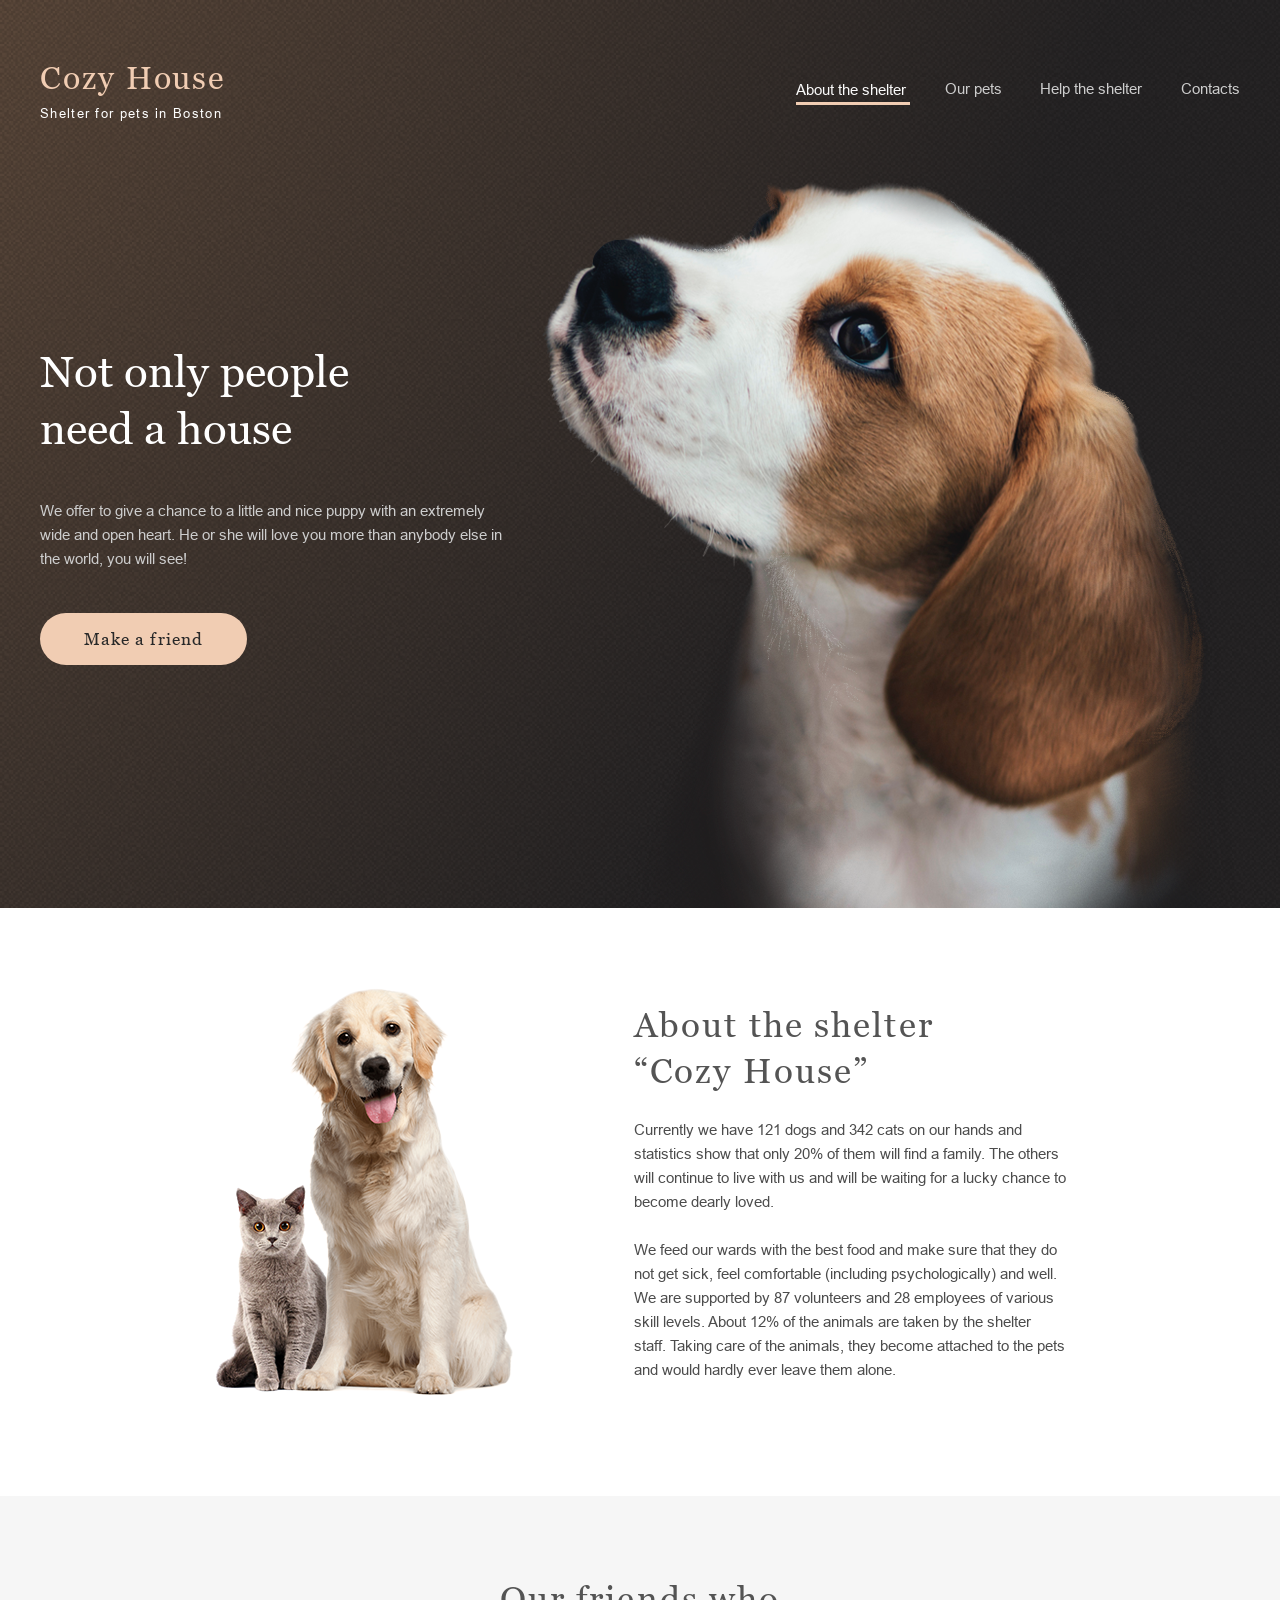
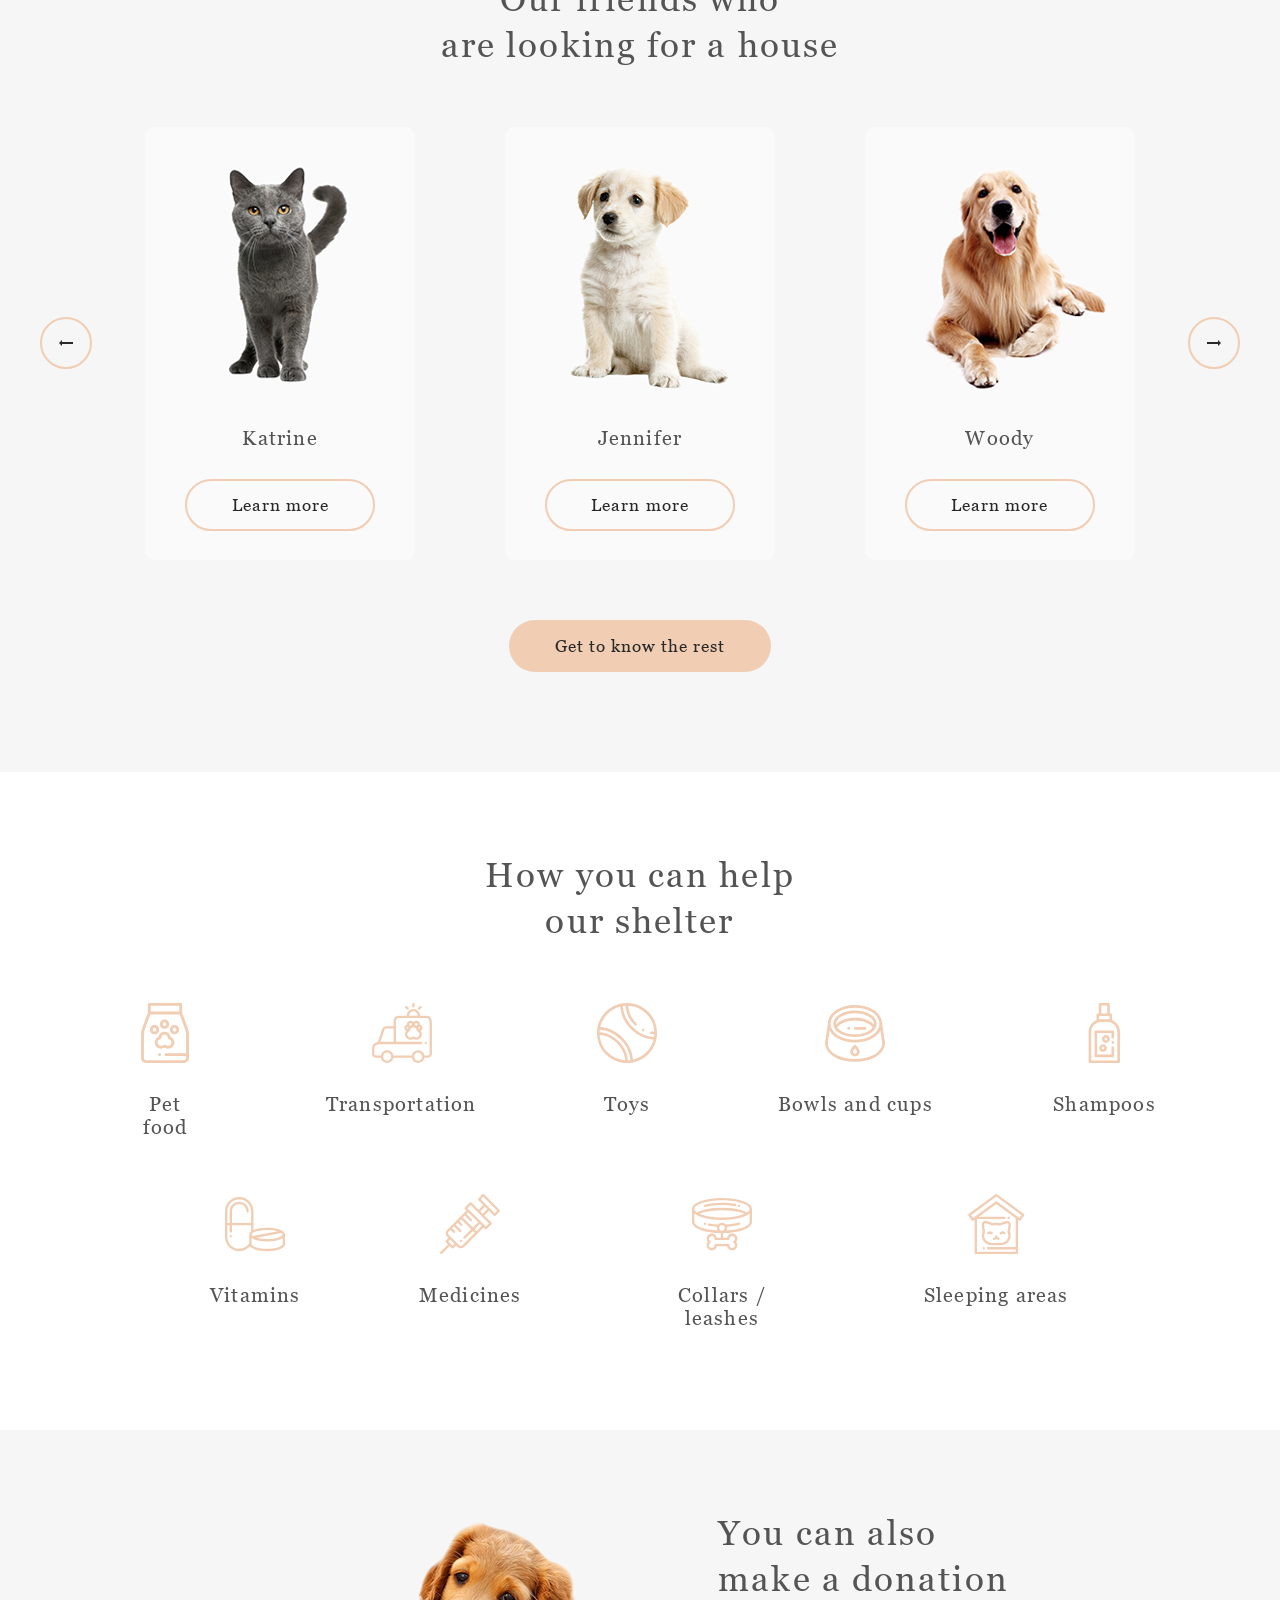
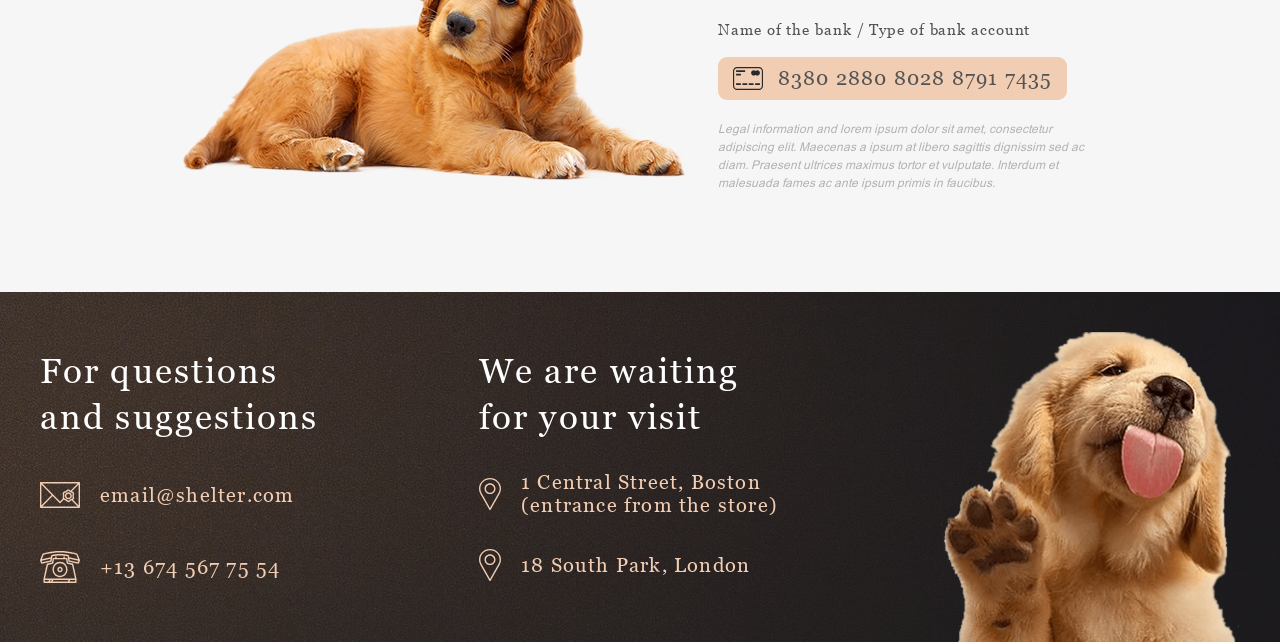
==== shelter/pages/main/index.html @ f9d760d9 "fix: fix html tree" ====
<!DOCTYPE html>
<html lang="en">

<head>
  <meta charset="UTF-8">
  <meta http-equiv="X-UA-Compatible" content="IE=edge">
  <meta name="viewport" content="width=device-width, initial-scale=1.0">
  <link rel="icon" href="../../assets/icons/icon.svg" type="image/png" sizes="48x48">
  <title>Document</title>
  <link rel="stylesheet" href="../reset.css">
  <link rel="stylesheet" href="style.css">
</head>

<body>
  <div class="background-wrap">
    <header class="header">
      <div class="wrapper">
        <div class="menu header__menu-padding">
          <div class="logo" onclick="location.href='#';">
            <h1 class="logo__title">Cozy House</h1>
            <p class="logo__discribe">Shelter for pets in Boston</p>
          </div>
          <div class="hamburger">
            <span class="hamburger__line"></span>
          </div>
          <nav class="navigation">
            <ul class="navigation__list">
              <li onclick="location.href='../main/index.html';" class="navigation__list-item list-item_active">
                About the shelter
              </li>

              <li onclick="location.href='../pets/index.html';" class="navigation__list-item list-item_hover">
                Our pets
              </li>

              <li onclick="location.href='../main/index.html#part3';" class="navigation__list-item list-item_hover">
                Help the shelter
              </li>

              <li class="navigation__list-item list-item_hover">
                <a href="#part4" class="navigation__list-item list-item_hover-link">Contacts</a>
              </li>
            </ul>
          </nav>
        </div>
      </div>
    </header>
    <section class="not-only">
      <div class="wrapper">
        <div class="items not-only__items-padding">
          <div class="main-discribe items__main-discribe-padding">
            <h2 class="section-titles">Not only people need a house</h2>
            <p class="main-discribe__text">
              We offer to give a chance to a little and nice puppy with an
              extremely wide and open heart. He or she will love you more than
              anybody else in the world, you will see!
            </p>
            <a href="#part2" class="main-button main-discribe__btn-padding">
              Make a friend
            </a>
          </div>
          <div class="image-puppi">
            <img class="image-puppi__img-puppi items__img-padding" src="../../assets/images/start-screen-puppy.png"
              alt="puppi">
          </div>
        </div>
      </div>
    </section>
  </div>
  <section class="about-section">
    <div class="wrapper">
      <div class="about about-section__about-padding">
        <div class="img-puppi-cat-container">
          <img class="img-puppi-cat about__img-padding" src="../../assets/images/about-pets.png" alt="animals">
        </div>
        <div class="discribe-about about__discribe-about-padding">
          <h2 class="section-titles section-titles_space-letters">
            About the shelter “Cozy House”
          </h2>
          <p class="discribe-about__text-discribe">
            Currently we have 121 dogs and 342 cats on our hands and
            statistics show that only 20% of them will find a family. The
            others will continue to live with us and will be waiting for a
            lucky chance to become dearly loved.
          </p>
          <p class="discribe-about__text-discribe">
            We feed our wards with the best food and make sure that they do
            not get sick, feel comfortable (including psychologically) and
            well. We are supported by 87 volunteers and 28 employees of
            various skill levels. About 12% of the animals are taken by the
            shelter staff. Taking care of the animals, they become attached to
            the pets and would hardly ever leave them alone.
          </p>
        </div>
      </div>
    </div>
  </section>
  <section class="our-friends-section">
    <div class="wrapper">
      <div class="friends our-friends-section__friends-padding">
        <h2 id="part2" class="section-titles section-titles_space-letters section-titles_our-friends">
          Our friends who<br>
          are looking for a house
        </h2>
        <div class="friends-items friends__friends-items-padding">
          <div class="btn-aside btn-aside__left friends__btn-aside-padding">
            <img src="../../assets/icons/Arrow-left.svg" alt="arrow">
          </div>
          <div class="cards-items">
            <div class="cards-items__item-element">
              <img src="../../assets/images/pets-katrine.png" class="cards-items__animals" alt="katrine">
              <div class="cards-items__background">
                <p class="cards-items__pets-name">Katrine</p>
                <div class="cards-items__btn-padding">
                  <button class="main-button main-button_lern-more">
                    Learn more
                  </button>
                </div>
              </div>
            </div>
            <div class="cards-items__item-element jennifer">
              <img src="../../assets/images/jennifer.png" class="cards-items__animals" alt="jennifer">
              <div class="cards-items__background">
                <p class="cards-items__pets-name">Jennifer</p>
                <div class="cards-items__btn-padding">
                  <button class="main-button main-button_lern-more">
                    Learn more
                  </button>
                </div>
              </div>
            </div>
            <div class="cards-items__item-element woody">
              <img src="../../assets/images/woody.png" class="cards-items__animals" alt="woody">
              <div class="cards-items__background">
                <p class="cards-items__pets-name">Woody</p>
                <div class="cards-items__btn-padding">
                  <button class="main-button main-button_lern-more">
                    Learn more
                  </button>
                </div>
              </div>
            </div>
          </div>
          <div class="btn-aside btn-aside__right friends__btn-aside-padding">
            <img src="../../assets/icons/Arrow-right.svg" alt="arrow">
          </div>
        </div>
        <button class="main-button main-button_get-rest" onclick="location.href='../pets/index.html';">
          Get to know the rest
        </button>
      </div>
    </div>
  </section>
  <section class="help-section">
    <div class="wrapper">
      <div class="help">
        <h2 id="part3" class="section-titles section-titles_space-letters section-titles_help">
          How you can help our shelter
        </h2>
        <div class="help-items help__help-items-padding">
          <div class="help-items__icons help-items__icons_food momo">
            <img src="../../assets/icons/icon-pet-food.svg" class="help-items__icon" alt="pet-food">
            <p class="help-items__discribe">Pet food</p>
          </div>
          <div class="help-items__icons help-items__icons_transport momo">
            <img src="../../assets/icons/icon-transportation.svg" class="help-items__icon" alt="transportation">
            <p class="help-items__discribe">Transportation</p>
          </div>
          <div class="help-items__icons help-items__icons_toys momo">
            <img src="../../assets/icons/icon-toys.svg" class="help-items__icon" alt="toys">
            <p class="help-items__discribe">Toys</p>
          </div>
          <div class="help-items__icons help-items__icons_bowls momo">
            <img src="../../assets/icons/icon-bowls-and-cups.svg" class="help-items__icon" alt="bowls-and-cups">
            <p class="help-items__discribe">Bowls and cups</p>
          </div>
          <div class="help-items__icons help-items__icons_shampoos momo">
            <img src="../../assets/icons/icon-shampoos.svg" class="help-items__icon" alt="shampoos">
            <p class="help-items__discribe">Shampoos</p>
          </div>
          <div class="help-items__icons help-items__icons_vitamins momo">
            <img src="../../assets/icons/icon-vitamins.svg" class="help-items__icon" alt="vitamins">
            <p class="help-items__discribe">Vitamins</p>
          </div>
          <div class="help-items__icons help-items__icons_medicines momo">
            <img src="../../assets/icons/icon-medicines.svg" class="help-items__icon" alt="medicines">
            <p class="help-items__discribe">Medicines</p>
          </div>
          <div class="help-items__icons help-items__icons_collars momo">
            <img src="../../assets/icons/icon-collars-leashes.svg" class="help-items__icon" alt="collars-leashes">
            <p class="help-items__discribe">Collars / leashes</p>
          </div>
          <div class="help-items__icons help-items__icons_sleeping momo">
            <img src="../../assets/icons/icon-sleeping-area.svg" class="help-items__icon" alt="sleeping-area">
            <p class="help-items__discribe">Sleeping areas</p>
          </div>
        </div>
      </div>
    </div>
  </section>
  <section class="in-addition-section">
    <div class="wrapper">
      <div class="donation in-addition-section__donation-padding">
        <div class="donation-img">
          <img class="img-dog-donation" src="../../assets/images/donation-dog.png" alt="dog">
        </div>
        <div class="donation-info donation__donation-info-padding">
          <h2 class="section-titles section-titles_space-letters">
            You can also make a donation
          </h2>
          <p class="donation-info__bank">
            Name of the bank / Type of bank account
          </p>
          <div class="donation-info__field-credit-card">
            <img src="../../assets/icons/credit-card.svg" alt="credit-card">
            <a href="#" class="donation-info__card-number">
              8380 2880 8028 8791 7435
            </a>
          </div>
          <p class="donation-info__discribe">
            Legal information and lorem ipsum dolor sit amet, consectetur
            adipiscing elit. Maecenas a ipsum at libero sagittis dignissim sed
            ac diam. Praesent ultrices maximus tortor et vulputate. Interdum
            et malesuada fames ac ante ipsum primis in faucibus.
          </p>
        </div>
      </div>
    </div>
  </section>
  <footer class="footer">
    <div class="wrapper">
      <div class="footer-items">
        <div class="wrap-footer-items">
          <div class="footer-items__column footer-items__padding footer-items__column_col-1">
            <h2 id="part4" class="section-titles section-titles_space-letters section-titles_footer-txt-color">
              For questions and suggestions
            </h2>
            <div class="items-links">
              <a href="mailto:email@shelter.com" class="link">
                <img src="../../assets/icons/icon-email.svg" alt="email" width="40" height="32">
                <p class="item-links_text">email@shelter.com</p>
              </a>
            </div>
            <div class="item-links">
              <a href="tel:+136745677554" class="link">
                <img src="../../assets/icons/icon-phone.svg" alt="phone" width="40" height="32">
                <p class="item-links_text">+13 674 567 75 54</p>
              </a>
            </div>
          </div>
          <div class="footer-items__column footer-items__padding footer-items__column_col-2">
            <h2 class="section-titles section-titles_space-letters section-titles_footer-txt-color">
              We are waiting for your visit
            </h2>
            <div class="items-links">
              <a href="http://www.google.com/maps/place/49.46800006494457,17.11514008755796" target="_blank"
                class="link">
                <img src=" ../../assets/icons/icon-marker.svg" alt="market" width="22" height="32">
                <p class="item-links_text">
                  1 Central Street, Boston (entrance from the store)
                </p>
              </a>
            </div>
            <div class="items-links">
              <a href="http://www.google.com/maps/place/51.47805914358004,-0.1081335006367143" target="_blank"
                class="link">
                <img src=" ../../assets/icons/icon-marker.svg" alt="market" width="22" height="32">
                <p class="item-links_text">18 South Park, London</p>
              </a>
            </div>
          </div>
        </div>
        <div class="footer-img-container">
          <img class="img-footer-puppi" src="../../assets/images/footer-puppy.png" alt="puppi">
        </div>
      </div>
    </div>
  </footer>
  <div class="hidden"></div>
  <script src="index.js"></script>
</body>

</html>
---- shelter/pages/main/style.css ----
@font-face {
  font-family: "Arial";
  src: url("../../assets/fonts/fonts/fonts/arial/arial-regular.ttf");
  font-weight: 400;
}
@font-face {
  font-family: "Arial-Italic";
  src: url("../../assets/fonts/fonts/fonts/arial/arial-italic.ttf");
  font-weight: 400;
}
@font-face {
  font-family: "Georgia";
  src: url("../../assets/fonts/fonts/fonts/georgia/georgia-regular.ttf");
  font-weight: 400;
}
::-webkit-scrollbar {
  width: 0;
}

html {
  font-size: 10px;
  scroll-behavior: smooth;
  overflow: scroll;
  overflow-x: hidden;
}

body {
  overflow: scroll;
  overflow-x: hidden;
  font-size: 1.6rem;
  font-family: "Inter", sans-serif;
  width: 100%;
}

.header {
  padding-top: 6rem;
}
@media (max-width: 992px) {
  .header {
    padding-top: calc(3rem + 3 * (100vw - 320px) / 960);
  }
}

.background-wrap {
  background-image: url(../../assets/images/start-screen-gradient-background.png);
  background-repeat: no-repeat;
  background-size: cover;
  width: 100%;
}
.background-wrap__menu-padding {
  padding: 6rem 0;
}

.wrapper {
  max-width: 1200px;
  margin: auto;
  padding: 0 4rem;
}
@media (max-width: 992px) {
  .wrapper {
    padding-right: calc(3rem + 3 * (100vw - 768px) / 512);
    padding-left: calc(3rem + 3 * (100vw - 768px) / 512);
  }
}
@media (max-width: 767px) {
  .wrapper {
    padding-right: calc(1rem + 1 * (100vw - 320px) / 447);
    padding-left: calc(1rem + 1 * (100vw - 320px) / 447);
  }
}

.menu {
  display: flex;
  flex-direction: row;
  justify-content: space-between;
  align-items: center;
}
@media (max-width: 767px) {
  .menu {
    justify-content: flex-start;
    gap: calc(4rem - 444.8 * (100vw - 320px) / -447);
  }
}

.logo {
  display: flex;
  flex-direction: column;
  justify-content: space-between;
  height: 6rem;
  cursor: pointer;
}
@media (max-width: 992px) {
  .logo {
    align-items: center;
  }
}
.logo__title {
  font-family: "Georgia";
  font-style: normal;
  font-weight: 400;
  font-size: 32px;
  line-height: 110%;
  letter-spacing: 0.06em;
  color: #f1cdb3;
  transition: 1s;
}
.logo__title:hover {
  color: #fddcc4;
  transition: 0.4s;
}
.logo__discribe {
  font-family: "Arial";
  font-style: normal;
  font-weight: 400;
  font-size: 1.3rem;
  line-height: 1.3rem;
  letter-spacing: 0.1em;
  color: #ffffff;
}

.hamburger {
  display: none;
}

@media (min-width: 992px) {
  .navigation {
    width: 37%;
  }
}
@media (max-width: 1200px) {
  .navigation {
    width: calc(53% + 16 * (100vw - 993px) / 207);
  }
}
@media (min-width: 768px) and (max-width: 992px) {
  .navigation {
    width: 62.7%;
  }
}
@media (max-width: 767px) {
  .navigation {
    display: none;
  }
}
@media (min-width: 992px) {
  .navigation__list {
    display: flex;
    flex-direction: row;
    justify-content: space-between;
    align-items: center;
    width: 100%;
  }
}
@media (min-width: 768px) and (max-width: 992px) {
  .navigation__list {
    display: flex;
    flex-direction: row;
    justify-content: space-between;
    align-items: flex-start;
  }
}
.navigation__list-item {
  font-family: "Arial";
  font-style: normal;
  font-weight: 400;
  font-size: 1.5rem;
  line-height: 160%;
  color: #cdcdcd;
  cursor: pointer;
}

.list-item_active {
  font-family: "Arial";
  font-style: normal;
  font-weight: 400;
  font-size: 1.5rem;
  line-height: 160%;
  color: #fafafa;
  cursor: default;
}
.list-item_active::after {
  position: absolute;
  content: "";
  width: 11.4rem;
  height: 3px;
  display: block;
  background: #f1cdb3;
}
.list-item_hover::after {
  content: "";
  width: 0px;
  height: 3px;
  display: block;
  background: #f1cdb3;
  transition: 0.3s;
  cursor: pointer;
}
.list-item_hover-link {
  transition: 0.4s;
}
.list-item_hover {
  transition: 0.4s;
}
.list-item_hover-link:hover {
  color: #fafafa;
  transition: 0.4s;
}
.list-item_hover:hover {
  color: #fafafa;
  transition: 0.4s;
}

.not-only {
  padding-top: 6rem;
}
.items {
  display: flex;
  flex-direction: row;
  justify-content: space-between;
}
@media (max-width: 992px) {
  .items {
    flex-direction: column;
    align-items: center;
  }
}
.items__main-discribe-padding {
  padding-top: 16.3rem;
}
@media (max-width: 992px) {
  .items__main-discribe-padding {
    padding-top: 0rem;
  }
}
@media (max-width: 992px) {
  .items__img-padding {
    padding-top: 10rem;
    padding-left: 7rem;
  }
}
@media (max-width: 767px) {
  .items__img-padding {
    padding-top: 10.7rem;
    padding-left: 2rem;
  }
}
.main-discribe {
  display: flex;
  width: 39%;
  flex-direction: column;
  row-gap: 4.2rem;
}
@media (max-width: 992px) {
  .main-discribe {
    width: 66%;
  }
}
@media (max-width: 767px) {
  .main-discribe {
    width: 97%;
    align-items: center;
  }
}
.main-discribe__text {
  font-family: "Arial";
  font-style: normal;
  font-weight: 400;
  font-size: 1.5rem;
  line-height: 160%;
  color: #cdcdcd;
}
@media (max-width: 767px) {
  .main-discribe__text {
    text-align: center;
  }
}
.section-titles {
  font-family: "Georgia";
  font-style: normal;
  font-weight: 400;
  font-size: 4.4rem;
  line-height: 130%;
  letter-spacing: 0;
  color: #ffffff;
  width: 80%;
}
@media (max-width: 767px) {
  .section-titles {
    font-size: calc(2.5rem + 1.9 * (100vw - 320px) / 447);
    text-align: center;
    letter-spacing: 0.06em;
  }
}
.section-titles_space-letters {
  font-size: 3.5rem;
  letter-spacing: 0.06em;
  color: #545454;
}
@media (max-width: 767px) {
  .section-titles_space-letters {
    font-size: calc(2.5rem + 1.9 * (100vw - 320px) / 447);
  }
}
.section-titles_our-friends {
  width: 100%;
  text-align: center;
}
.section-titles_help {
  width: 31%;
  margin: auto;
  text-align: center;
}
@media (max-width: 992px) {
  .section-titles_help {
    width: 50%;
  }
}
@media (max-width: 767px) {
  .section-titles_help {
    width: 80%;
  }
}
.section-titles_footer-txt-color {
  width: 100%;
  color: #ffffff;
}
@media (max-width: 767px) {
  .section-titles_footer-txt-color {
    width: 97%;
  }
}

.main-button {
  display: flex;
  flex-direction: column;
  justify-content: center;
  width: 207px;
  height: 52px;
  background: #f1cdb3;
  border-radius: 100px;
  border: none;
  font-family: "Georgia";
  font-style: normal;
  font-weight: 400;
  font-size: 1.7rem;
  line-height: 130%;
  letter-spacing: 0.06em;
  color: #292929;
  text-align: center;
  transition: 0.4s;
}
@media (max-width: 992px) {
  .main-button {
    margin: auto;
  }
}
.main-button:hover {
  background: #fddcc4;
  transition: 0.4s;
}
.main-button_lern-more {
  width: 100%;
  align-items: center;
  border: 2px solid #f1cdb3;
  background: transparent;
  transition: 0.8s;
}
@media (max-width: 992px) {
  .main-button_lern-more {
    width: 97.8%;
  }
}
.main-button_get-rest {
  margin: auto;
  width: 21.9%;
  align-items: center;
}
@media (max-width: 992px) {
  .main-button_get-rest {
    width: 37%;
  }
}
@media (max-width: 767px) {
  .main-button_get-rest {
    width: calc(86.7% + -358.3 * (100vw - 320px) / 447);
  }
}

.image-puppi {
  max-width: 58.2%;
  display: flex;
  flex-direction: column;
  justify-content: end;
}
@media (max-width: 992px) {
  .image-puppi {
    max-width: 80.1%;
  }
}
@media (max-width: 767px) {
  .image-puppi {
    max-width: 86%;
  }
}
.image-puppi__img-puppi {
  height: auto;
  width: 100%;
}

.about-section {
  background: #ffffff;
}
.about-section__about-padding {
  padding: 8rem 0 10rem 0;
}
@media (max-width: 992px) {
  .about-section__about-padding {
    padding: 6.5rem 0 10rem 0;
  }
}
@media (max-width: 767px) {
  .about-section__about-padding {
    padding: 2.7rem 0 4.2rem 0;
  }
}

.about {
  display: flex;
  flex-direction: row;
  justify-content: center;
  gap: 12rem;
}
@media (max-width: 992px) {
  .about {
    flex-direction: column-reverse;
    align-items: center;
    gap: 6.9rem;
  }
}
@media (max-width: 767px) {
  .about {
    gap: 2.9rem;
  }
}
.about__discribe-about-padding {
  margin-top: 1.4rem;
}

.img-puppi-cat-container {
  max-width: 25%;
}
@media (max-width: 1200px) {
  .img-puppi-cat-container {
    max-width: calc(42% + -17 * (100vw - 768px) / 512);
  }
}
@media (max-width: 767px) {
  .img-puppi-cat-container {
    max-width: calc(86% + -44 * (100vw - 320px) / 448);
  }
}

.img-puppi-cat {
  width: 100%;
}

.discribe-about {
  display: flex;
  flex-direction: column;
  justify-content: space-between;
  width: 36%;
  padding-bottom: 1.4rem;
}
@media (max-width: 992px) {
  .discribe-about {
    width: 61%;
    row-gap: 2.5rem;
  }
}
@media (max-width: 767px) {
  .discribe-about {
    width: 90%;
    align-items: center;
    row-gap: 2.4rem;
    text-align: justify;
  }
}
.discribe-about__text-discribe {
  width: 100%;
  font-family: "Arial";
  font-style: normal;
  font-weight: 400;
  font-size: 1.5rem;
  line-height: 160%;
  color: #4c4c4c;
}

.our-friends-section {
  background: #f6f6f6;
}
.our-friends-section__friends-padding {
  padding: 8rem 0 10rem 0;
}
@media (max-width: 767px) {
  .our-friends-section__friends-padding {
    padding: 4rem 0 4.2rem 0;
  }
}

.friends {
  display: flex;
  flex-direction: column;
  justify-content: space-between;
}
.friends__friends-items-padding {
  padding: 6rem 0;
}
@media (max-width: 992px) {
  .friends__friends-items-padding {
    padding: 6.1rem 0;
  }
}
@media (max-width: 767px) {
  .friends__friends-items-padding {
    padding: 4.3rem 0 11.6rem 0;
  }
}
.friends__btn-aside-padding {
  margin-top: 19rem;
}

.friends-items {
  width: 100%;
  display: flex;
  flex-direction: row;
  justify-content: space-between;
}
@media (max-width: 767px) {
  .friends-items {
    position: relative;
    justify-content: center;
  }
}

.btn-aside {
  display: flex;
  flex-direction: row;
  justify-content: center;
  align-items: center;
  width: 48px;
  height: 48px;
  border: 2px solid #f1cdb3;
  border-radius: 100px;
  transition: 0.4s;
  cursor: pointer;
}
.btn-aside:hover {
  background: #fddcc4;
  border: 2px solid #fddcc4;
  transition: 0.4s;
}
@media (max-width: 767px) {
  .btn-aside__left {
    position: absolute;
    top: calc(30.8rem + 110 * (100vw - 320px) / 448);
    left: calc(5.8rem + 200 * (100vw - 320px) / 448);
  }
}
@media (max-width: 767px) {
  .btn-aside__right {
    position: absolute;
    top: calc(30.8rem + 110 * (100vw - 320px) / 448);
    left: calc(19rem + 240 * (100vw - 320px) / 448);
  }
}

@media (max-width: 992px) {
  .woody {
    display: none;
  }
}

@media (max-width: 767px) {
  .jennifer {
    display: none;
  }
}

.cards-items {
  width: 82.5%;
  display: flex;
  flex-direction: row;
  justify-content: space-between;
  flex-wrap: wrap;
}
@media (max-width: 767px) {
  .cards-items {
    justify-content: center;
    row-gap: 3.2rem;
    width: calc(100% + -320 * (100vw - 320px) / 447);
  }
}
.cards-items__item-element {
  width: 27.3%;
  transition: 0.4s;
  border-radius: 9px;
  cursor: pointer;
}
@media (max-width: 992px) {
  .cards-items__item-element {
    width: 46.2%;
  }
}
@media (max-width: 767px) {
  .cards-items__item-element {
    width: 90%;
  }
}
.cards-items__item-element:hover {
  box-shadow: rgba(50, 50, 93, 0.25) 0px 50px 100px -20px, rgba(0, 0, 0, 0.3) 0px 30px 60px -30px, rgba(10, 37, 64, 0.35) 0px -2px 6px 0px inset;
  transition: 0.4s;
}
.cards-items__item-element:hover .cards-items__background {
  background: #ffffff;
  transition: 0.4s;
}
.cards-items__item-element:hover .main-button_lern-more {
  border: 2px solid #fddcc4;
  background: #fddcc4;
  transition: 0.4s;
}
.cards-items__animals {
  width: 100%;
  border-top-left-radius: 9px;
  border-top-right-radius: 9px;
  transition: 0.4s;
}
.cards-items__background {
  width: 100%;
  padding-top: 3rem;
  border-bottom-left-radius: 9px;
  border-bottom-right-radius: 9px;
  background: #fafafa;
  transition: 0.4s;
}
.cards-items__pets-name {
  font-family: "Georgia";
  font-style: normal;
  font-weight: 400;
  font-size: 2rem;
  line-height: 2.3rem;
  letter-spacing: 0.06em;
  font-family: "Georgia";
  text-align: center;
  color: #545454;
}
.cards-items__btn-padding {
  padding: 2.9rem 4rem;
}

.help-section {
  background: #ffffff;
}

.help {
  width: 100%;
  margin: 8rem 0 10rem 0;
}
@media (max-width: 767px) {
  .help {
    margin: 4.1rem 0 0;
  }
}
.help__help-items-padding {
  margin: 6rem 8.2rem;
}
@media (max-width: 992px) {
  .help__help-items-padding {
    margin: 6rem 1.5rem;
  }
}
@media (max-width: 767px) {
  .help__help-items-padding {
    margin: 4.2rem 0.5rem 4.1rem 0.5rem;
  }
}

.help-items {
  display: flex;
  flex-direction: row;
  justify-content: center;
  flex-wrap: wrap;
  row-gap: 5.5rem;
  column-gap: 11.7rem;
}
@media (max-width: 992px) {
  .help-items {
    column-gap: 0rem;
  }
}
@media (max-width: 767px) {
  .help-items {
    row-gap: 3rem;
    column-gap: 3rem;
  }
}
.help-items__icons {
  display: flex;
  flex-direction: column;
  align-items: center;
}
@media (max-width: 992px) {
  .help-items__icons {
    flex-basis: 170px;
    flex-grow: 1;
  }
}
@media (max-width: 767px) {
  .help-items__icons {
    flex-basis: 130px;
    margin-right: auto;
    flex-grow: 0;
  }
}
.help-items__icons_food {
  width: 8%;
}
@media (max-width: 992px) {
  .help-items__icons_food {
    width: 0;
  }
}
.help-items__icons_transport {
  width: 15%;
}
@media (max-width: 992px) {
  .help-items__icons_transport {
    width: 0;
  }
}
.help-items__icons_toys {
  width: 6%;
}
@media (max-width: 992px) {
  .help-items__icons_toys {
    width: 0;
  }
}
.help-items__icons_bowls {
  width: 15.5%;
}
@media (max-width: 992px) {
  .help-items__icons_bowls {
    width: 0;
  }
}
.help-items__icons_shampoos {
  width: 10%;
}
@media (max-width: 992px) {
  .help-items__icons_shampoos {
    width: 0;
  }
}
.help-items__icons_vitamins {
  width: 8.9%;
}
@media (max-width: 992px) {
  .help-items__icons_vitamins {
    width: 0;
  }
}
.help-items__icons_medicines {
  width: 10%;
}
@media (max-width: 992px) {
  .help-items__icons_medicines {
    width: 0;
  }
}
.help-items__icons_collars {
  width: 16%;
}
@media (max-width: 992px) {
  .help-items__icons_collars {
    width: 0;
  }
}
.help-items__icons_sleeping {
  width: 14.4%;
}
@media (max-width: 992px) {
  .help-items__icons_sleeping {
    width: 0;
  }
}
@media (max-width: 767px) {
  .help-items__icon {
    max-height: 50px;
  }
}
.help-items__discribe {
  font-family: "Georgia";
  font-style: normal;
  font-weight: 400;
  font-size: 2rem;
  line-height: 115%;
  letter-spacing: 0.06em;
  text-align: center;
  color: #545454;
  padding-top: 3rem;
}
@media (max-width: 767px) {
  .help-items__discribe {
    font-size: 1.5rem;
    padding-top: 2rem;
  }
}

.in-addition-section {
  background: #f6f6f6;
}
.in-addition-section__donation-padding {
  padding: 8rem 14.2rem 10rem 14.3rem;
}
@media (max-width: 992px) {
  .in-addition-section__donation-padding {
    padding: 8rem 9.2rem 9rem 9.3rem;
  }
}
@media (max-width: 767px) {
  .in-addition-section__donation-padding {
    padding: 4.2rem 0rem;
  }
}

.donation {
  display: flex;
  flex-direction: row;
  justify-content: space-between;
}
@media (max-width: 992px) {
  .donation {
    flex-direction: column-reverse;
    align-items: center;
    row-gap: 5rem;
  }
}
@media (max-width: 767px) {
  .donation {
    row-gap: 4rem;
  }
}
.donation-img {
  margin: 1.1rem 0 1rem 0;
}
@media (max-width: 767px) {
  .donation-img {
    margin: 0rem 2rem;
  }
}

.img-dog-donation {
  width: 100%;
}

.donation-info {
  width: 41.5%;
  display: flex;
  flex-direction: column;
  justify-content: space-between;
}
@media (max-width: 1220px) {
  .donation-info {
    width: calc(100% + -534.5 * (100vw - 993px) / 287);
    gap: 1.5rem;
  }
}
@media (max-width: 992px) {
  .donation-info {
    width: 73%;
    row-gap: 1.9rem;
    align-self: center;
  }
}
@media (max-width: 767px) {
  .donation-info {
    width: 95%;
    align-items: center;
    row-gap: 2.3rem;
  }
}
.donation-info__bank {
  font-family: "Georgia";
  font-style: normal;
  font-weight: 400;
  font-size: 1.5rem;
  line-height: 110%;
  letter-spacing: 0.06em;
  color: #545454;
}
@media (max-width: 767px) {
  .donation-info__bank {
    letter-spacing: 0em;
  }
}
.donation-info__field-credit-card {
  width: 91.8%;
  height: 43px;
  display: flex;
  flex-direction: row;
  justify-content: center;
  align-items: center;
  gap: 1.5rem;
  background: #f1cdb3;
  border-radius: 9px;
  transition: 0.4s;
  cursor: pointer;
}
.donation-info__field-credit-card:hover {
  background: #fddcc4;
  transition: 0.4s;
}
@media (max-width: 767px) {
  .donation-info__field-credit-card {
    width: 98%;
  }
}
.donation-info__card-number {
  font-family: "Georgia";
  font-style: normal;
  font-weight: 400;
  font-size: 2rem;
  line-height: 115%;
  letter-spacing: 0.06em;
  color: #545454;
}
@media (max-width: 767px) {
  .donation-info__card-number {
    font-size: 1.5rem;
  }
}
.donation-info__discribe {
  font-family: "Arial";
  font-style: italic;
  font-weight: 400;
  font-size: 1.2rem;
  line-height: 150%;
  color: #b2b2b2;
}
@media (max-width: 767px) {
  .donation-info__discribe {
    text-align: justify;
    line-height: 148%;
  }
}

.footer {
  background-image: url(../../assets/images/footer-background.png);
  background-repeat: no-repeat;
  background-size: cover;
}

.wrap-footer-items {
  display: flex;
  gap: 16rem;
}
@media (max-width: 1200px) {
  .wrap-footer-items {
    gap: calc(6rem + 10 * (100vw - 993px) / 287);
  }
}
@media (max-width: 992px) {
  .wrap-footer-items {
    padding: 0 3.4rem;
    gap: 6rem;
  }
}
@media (max-width: 767px) {
  .wrap-footer-items {
    flex-direction: column;
    align-items: center;
    gap: 1rem;
  }
}

.footer-items {
  display: flex;
  flex-direction: row;
  justify-content: space-between;
}
@media (max-width: 992px) {
  .footer-items {
    flex-direction: column;
    align-items: center;
  }
}
.footer-items__padding {
  margin-top: 5.6rem;
}
@media (max-width: 992px) {
  .footer-items__padding {
    margin-top: 3rem;
  }
}
.footer-items__column {
  display: flex;
  flex-direction: column;
  justify-content: start;
  align-items: start;
}
.footer-items__column_col-1 {
  width: 279px;
  row-gap: 4rem;
}
@media (max-width: 767px) {
  .footer-items__column_col-1 {
    align-items: center;
  }
}
.footer-items__column_col-2 {
  width: 302px;
  row-gap: 3.2rem;
}
@media (max-width: 767px) {
  .footer-items__column_col-2 {
    row-gap: 4rem;
  }
}

.link {
  display: flex;
  flex-direction: row;
  justify-content: center;
  align-items: center;
  gap: 2rem;
}

.item-links_text {
  font-family: "Georgia";
  font-style: normal;
  font-weight: 400;
  font-size: 2rem;
  line-height: 115%;
  letter-spacing: 0.06em;
  color: #f1cdb3;
}

.footer-img-container {
  display: flex;
  justify-content: flex-end;
}
@media (max-width: 1200px) {
  .footer-img-container {
    max-width: calc(43% + -18 * (100vw - 768px) / 512);
  }
}
@media (max-width: 767px) {
  .footer-img-container {
    max-width: calc(86.5% + -44 * (100vw - 320px) / 447);
  }
}

.img-footer-puppi {
  width: 100%;
  margin-top: 4rem;
}
@media (max-width: 992px) {
  .img-footer-puppi {
    margin-top: 6.4rem;
  }
}
@media (max-width: 767px) {
  .img-footer-puppi {
    margin-top: 3.9rem;
  }
}

@media (max-width: 767px) {
  .hamburger {
    z-index: 5;
    display: block;
    position: relative;
    width: 30px;
    height: 22px;
    cursor: pointer;
  }
  .hamburger .hamburger__line,
  .hamburger::before,
  .hamburger::after {
    left: 0;
    position: absolute;
    height: 10%;
    width: 100%;
    transition: 0.4s;
    background-color: #f1cdb3;
  }
  .hamburger::before,
  .hamburger::after {
    content: "";
  }
  .hamburger::before {
    top: 0;
  }
  .hamburger::after {
    bottom: 0;
  }
  .hamburger .hamburger__line {
    top: 50%;
    transform: scale(1) translate(0px, -50%);
  }
}

/*# sourceMappingURL=style.css.map */
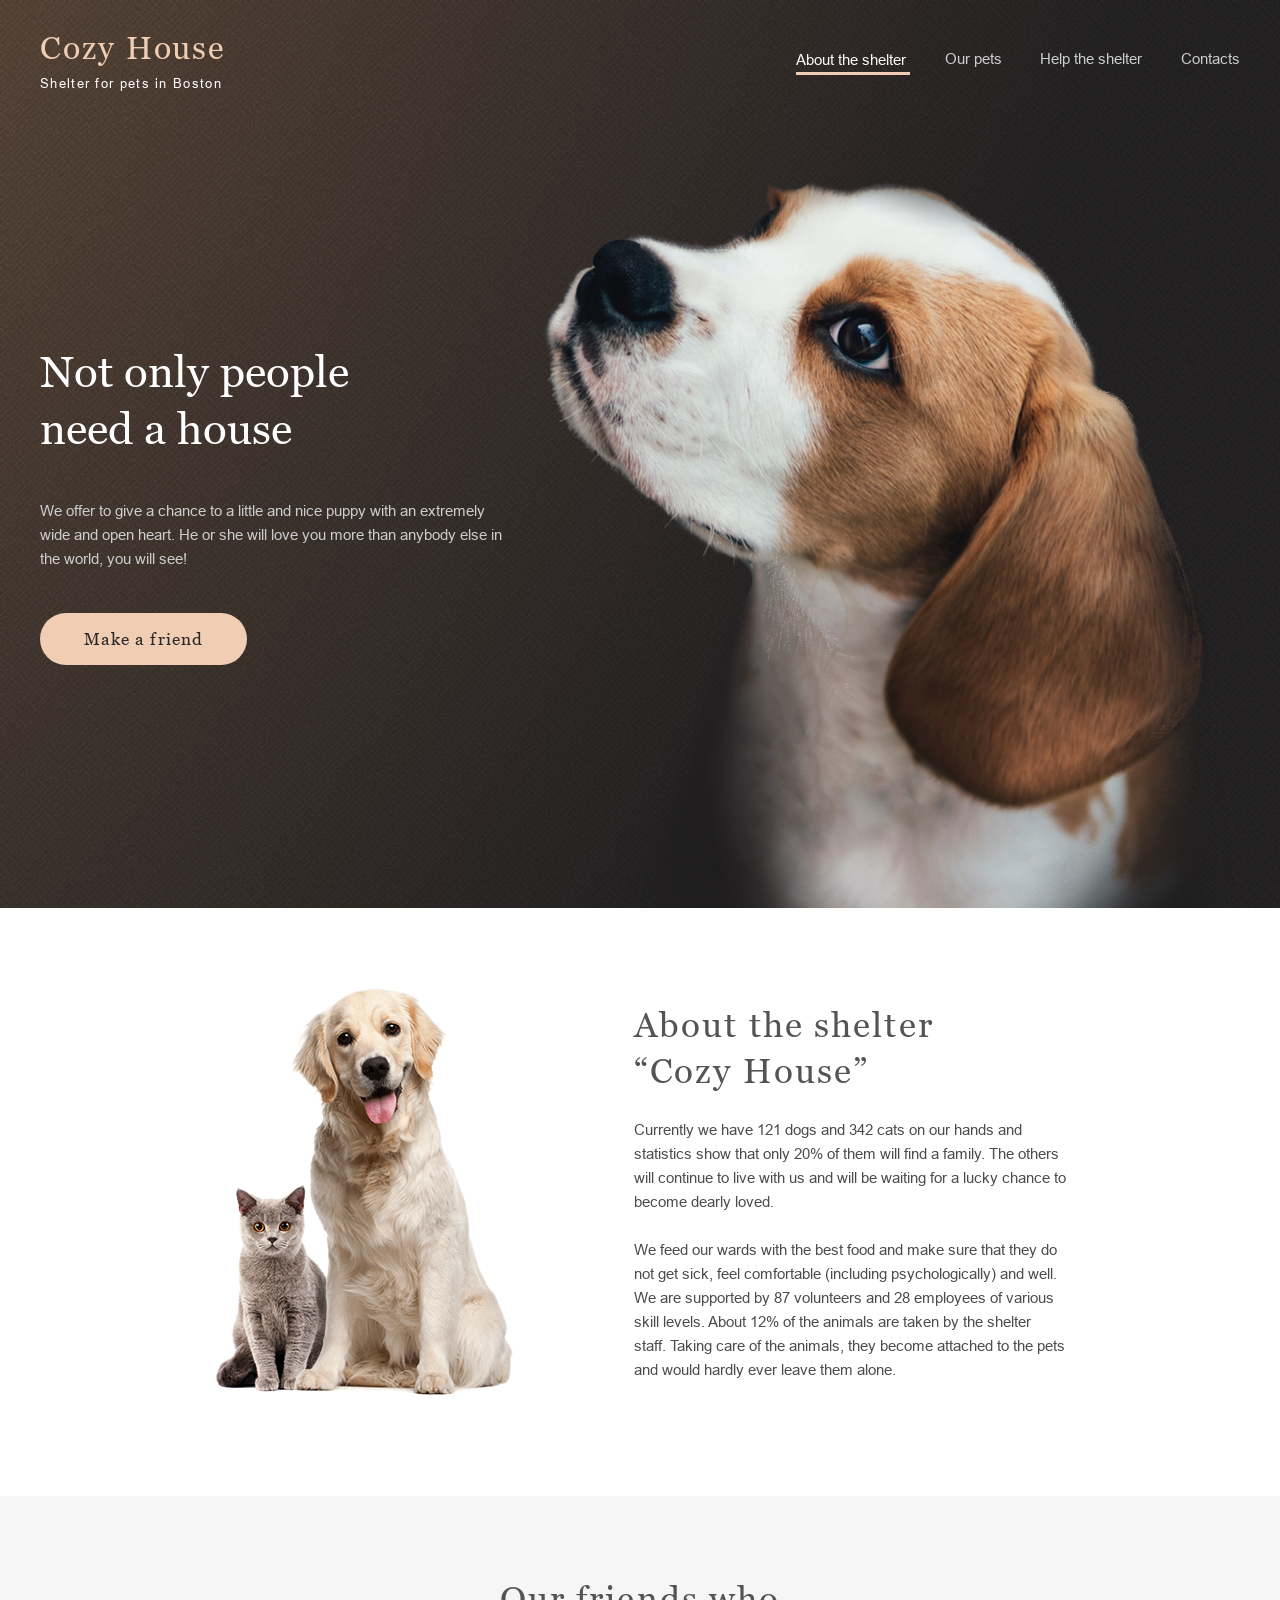
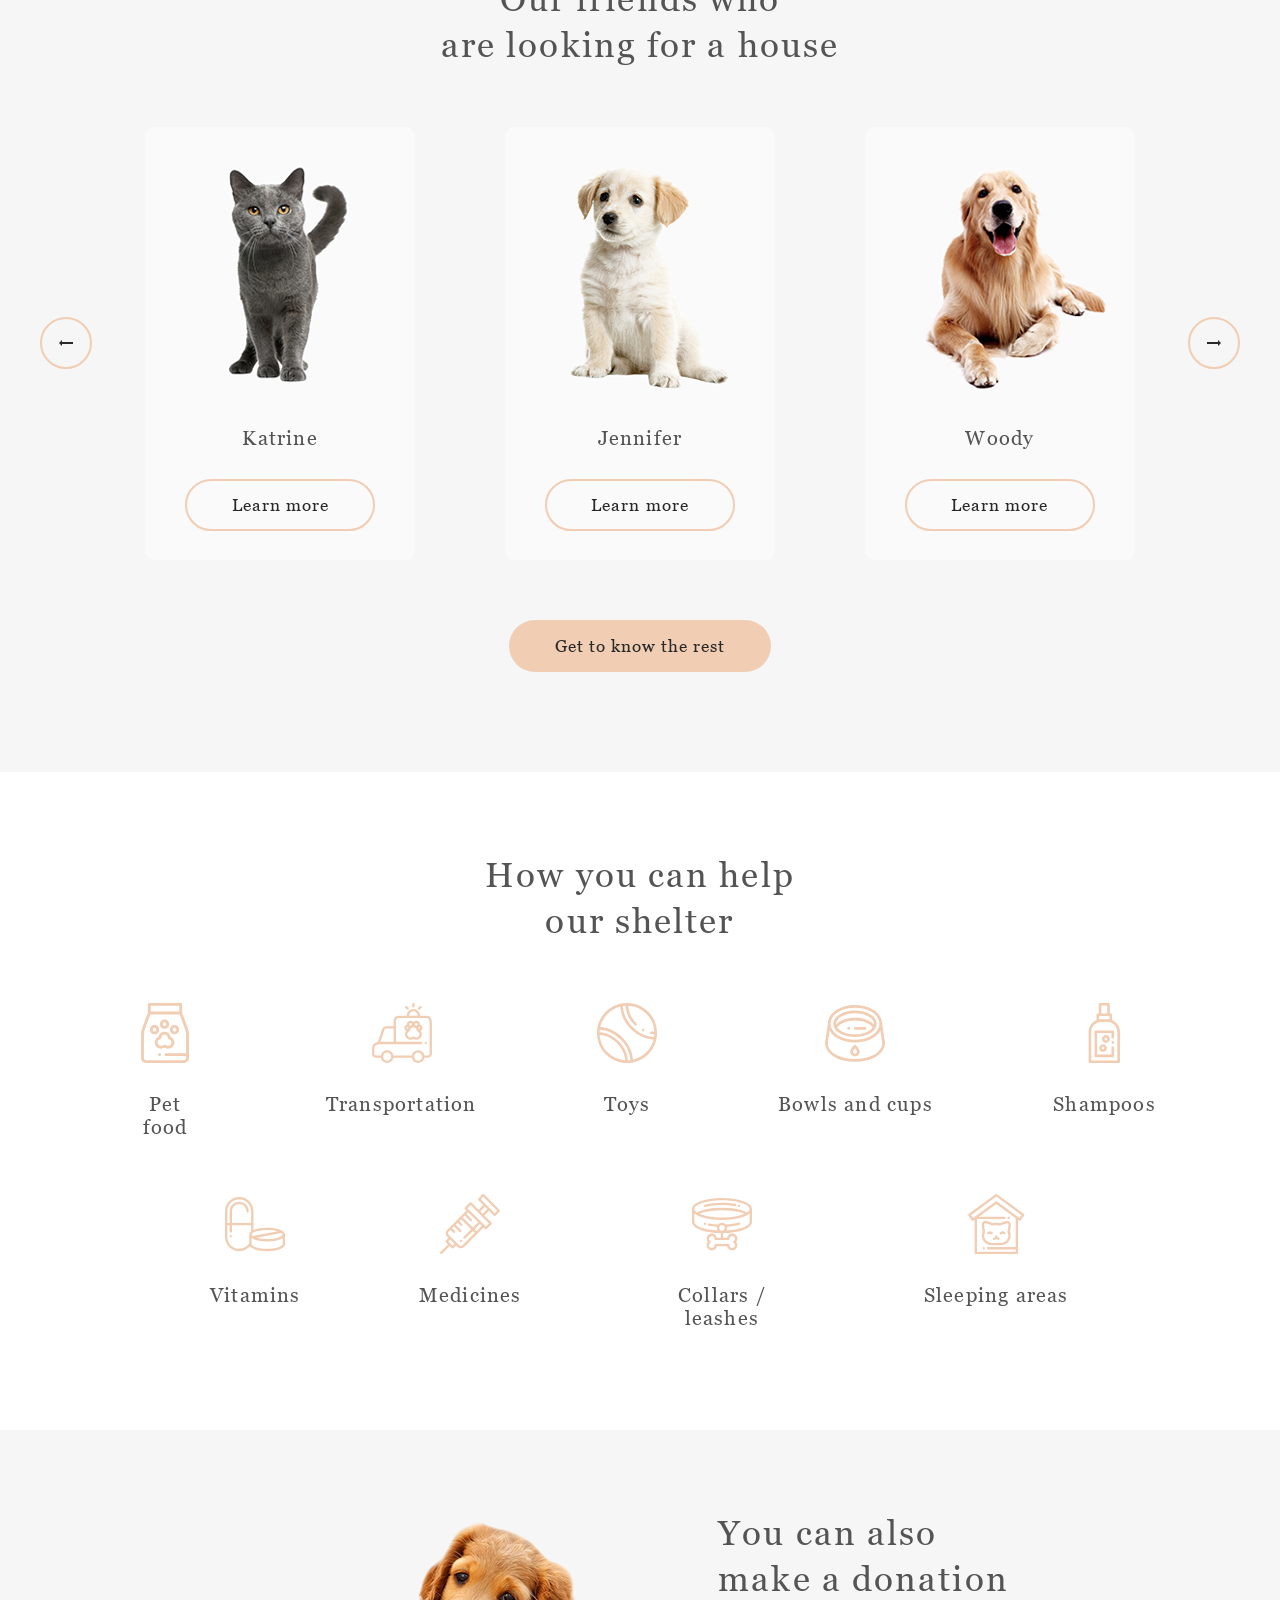
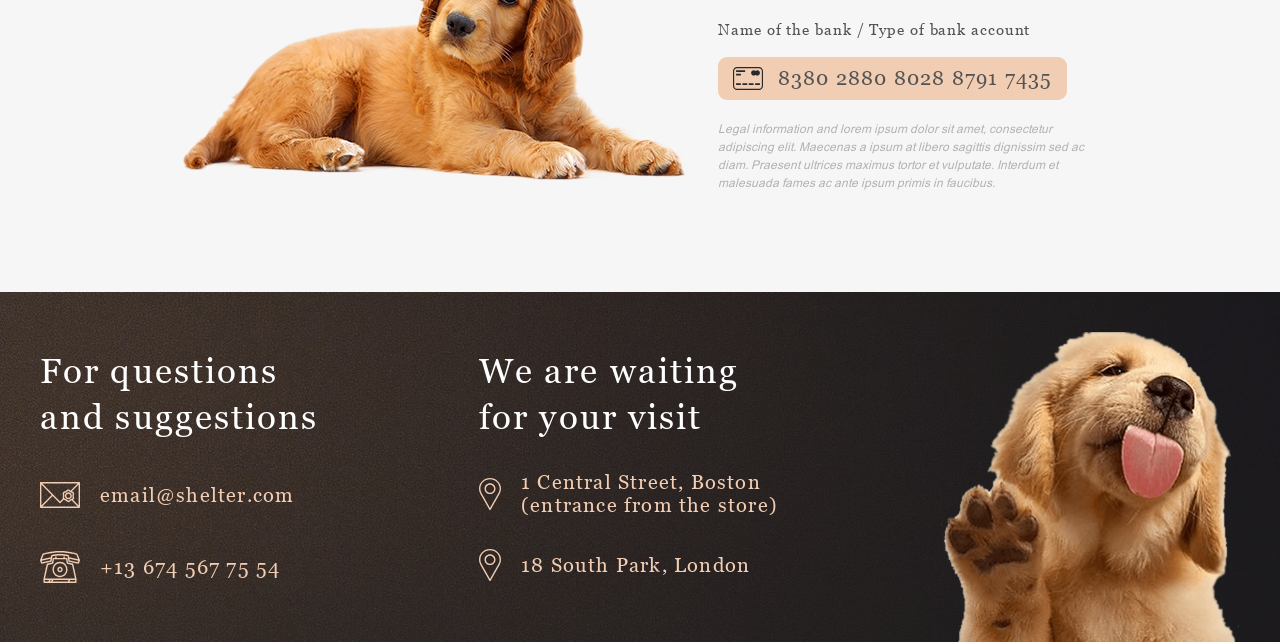
==== commit 8664d074: "feat: add styles for hamburger page main" ====
--- a/shelter/pages/main/index.html
+++ b/shelter/pages/main/index.html
@@ -23,6 +23,7 @@
           <div class="hamburger">
             <span class="hamburger__line"></span>
           </div>
+          <div class="hamburger-wrap"></div>
           <nav class="navigation">
             <ul class="navigation__list">
               <li onclick="location.href='../main/index.html';" class="navigation__list-item list-item_active">
--- a/shelter/pages/main/style.css
+++ b/shelter/pages/main/style.css
@@ -33,7 +33,7 @@
 }
 
 .header {
-  padding-top: 6rem;
+  padding-top: 3rem;
 }
 @media (max-width: 992px) {
   .header {
@@ -78,7 +78,8 @@
 @media (max-width: 767px) {
   .menu {
     justify-content: flex-start;
-    gap: calc(4rem - 444.8 * (100vw - 320px) / -447);
+    gap: calc(6.4rem - 444.8 * (100vw - 320px) / -447);
+    padding-left: 1rem;
   }
 }
 
@@ -120,6 +121,12 @@
 
 .hamburger {
   display: none;
+}
+
+@media (max-width: 767px) {
+  .hamburger-wrap {
+    display: none;
+  }
 }
 
 @media (min-width: 992px) {
@@ -211,7 +218,12 @@
 }
 
 .not-only {
-  padding-top: 6rem;
+  padding-top: 9rem;
+}
+@media (max-width: 992px) {
+  .not-only {
+    padding-top: 6rem;
+  }
 }
 .items {
   display: flex;
@@ -226,6 +238,11 @@
 }
 .items__main-discribe-padding {
   padding-top: 16.3rem;
+}
+@media (min-width: 993px) and (max-width: 1020px) {
+  .items__main-discribe-padding {
+    padding-top: 12.3rem;
+  }
 }
 @media (max-width: 992px) {
   .items__main-discribe-padding {
@@ -1085,30 +1102,75 @@
     height: 22px;
     cursor: pointer;
   }
-  .hamburger .hamburger__line,
-  .hamburger::before,
+  .hamburger::before {
+    content: "";
+    left: 0;
+    top: 0;
+    position: absolute;
+    height: 10%;
+    width: 100%;
+    transition: 0.4s;
+    background-color: #f1cdb3;
+  }
   .hamburger::after {
+    content: "";
+    left: 0;
+    bottom: 0;
+    position: absolute;
+    height: 10%;
+    width: 100%;
+    transition: 0.4s;
+    background-color: #f1cdb3;
+  }
+  .hamburger__line {
     left: 0;
     position: absolute;
     height: 10%;
     width: 100%;
     transition: 0.4s;
     background-color: #f1cdb3;
-  }
-  .hamburger::before,
-  .hamburger::after {
-    content: "";
-  }
-  .hamburger::before {
-    top: 0;
-  }
-  .hamburger::after {
-    bottom: 0;
-  }
-  .hamburger .hamburger__line {
     top: 50%;
     transform: scale(1) translate(0px, -50%);
   }
+  .hamburger-wrap {
+    display: block;
+    position: fixed;
+    top: 0;
+    left: 0;
+    width: 100%;
+    height: 100%;
+    background: rgba(41, 41, 41, 0.6);
+    transition: right 4s;
+  }
+  .navigation {
+    display: block;
+    position: fixed;
+    top: 0;
+    right: 0;
+    width: 32rem;
+    height: 100vh;
+    padding: 3rem 0rem;
+    background: #292929;
+    transition: right 4s;
+  }
+  .navigation__list {
+    display: flex;
+    flex-direction: column;
+    justify-content: space-between;
+    align-items: center;
+    height: 41.5%;
+    margin-top: 22rem;
+  }
+  .navigation__list-item {
+    font-family: "Arial";
+    font-style: normal;
+    font-weight: 400;
+    font-size: 3.2rem;
+    line-height: 160%;
+  }
+  .list-item_active::after {
+    width: 24.4rem;
+  }
 }
 
 /*# sourceMappingURL=style.css.map */
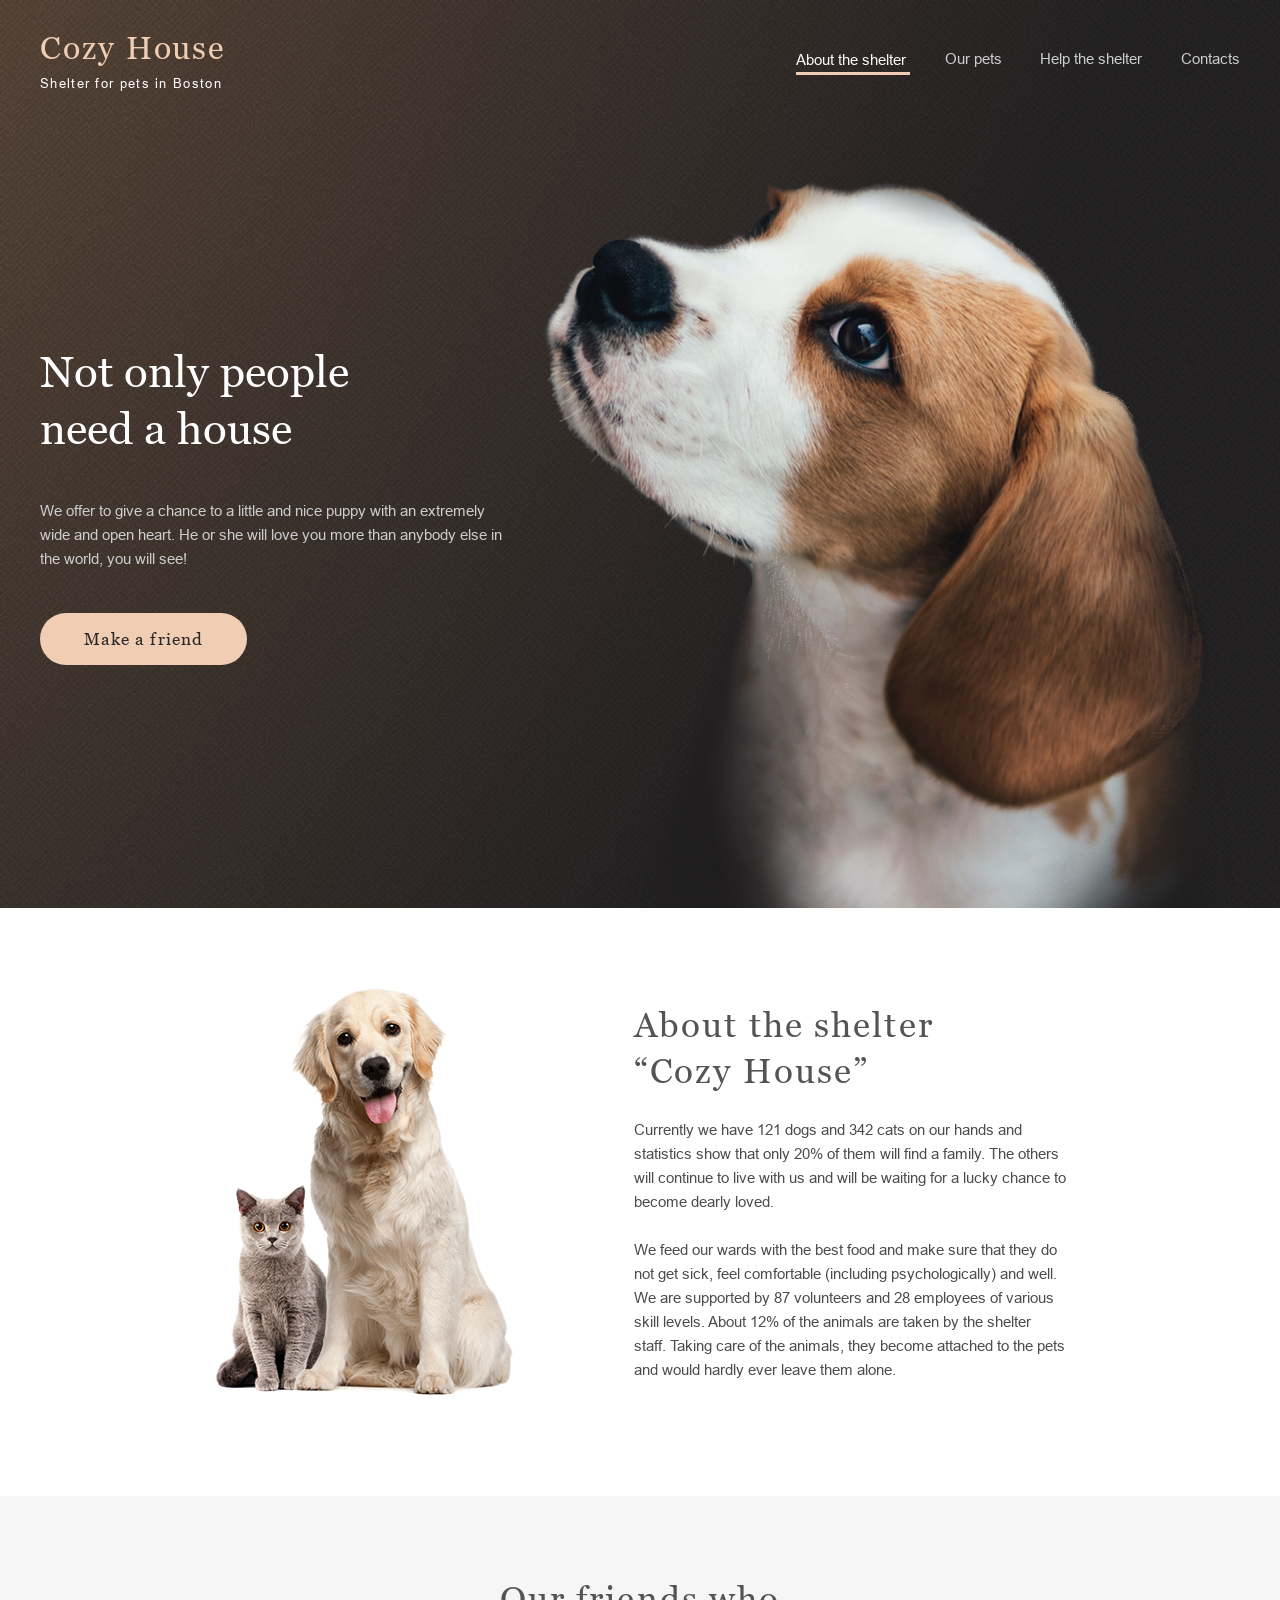
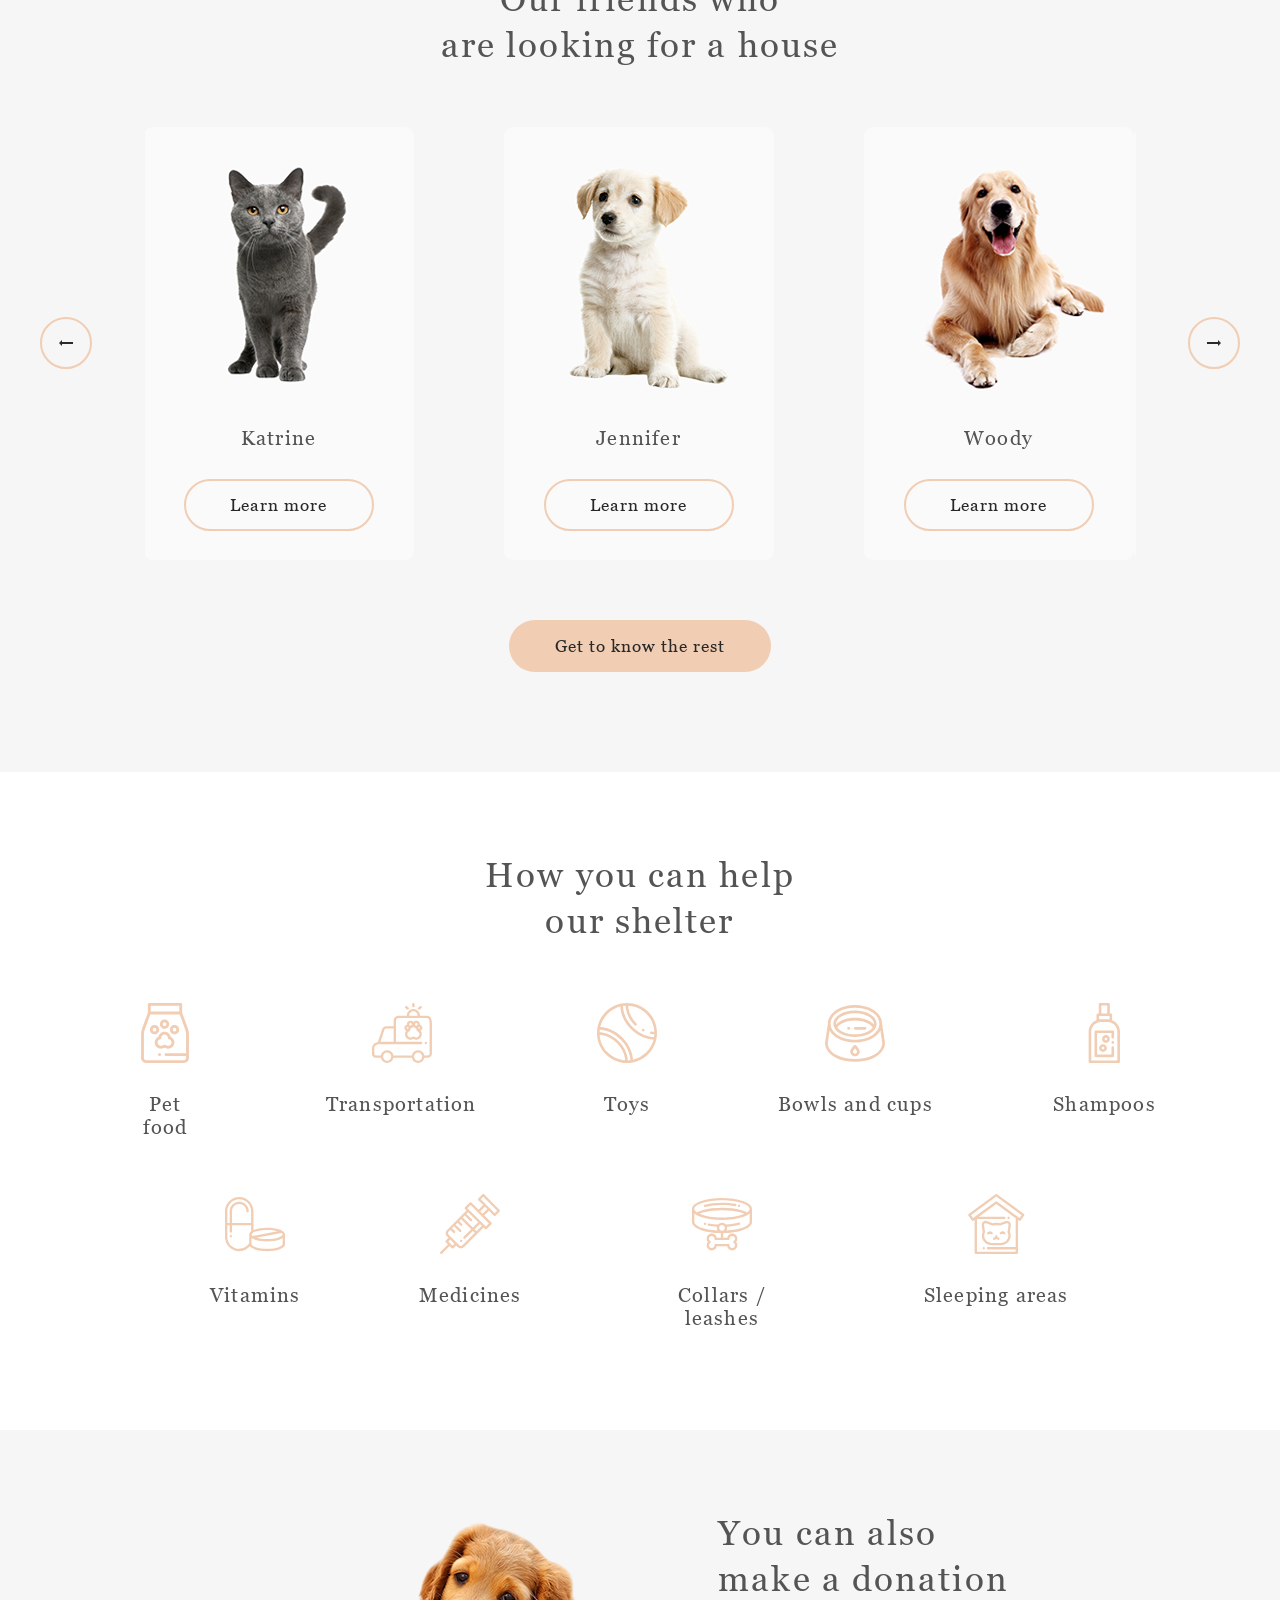
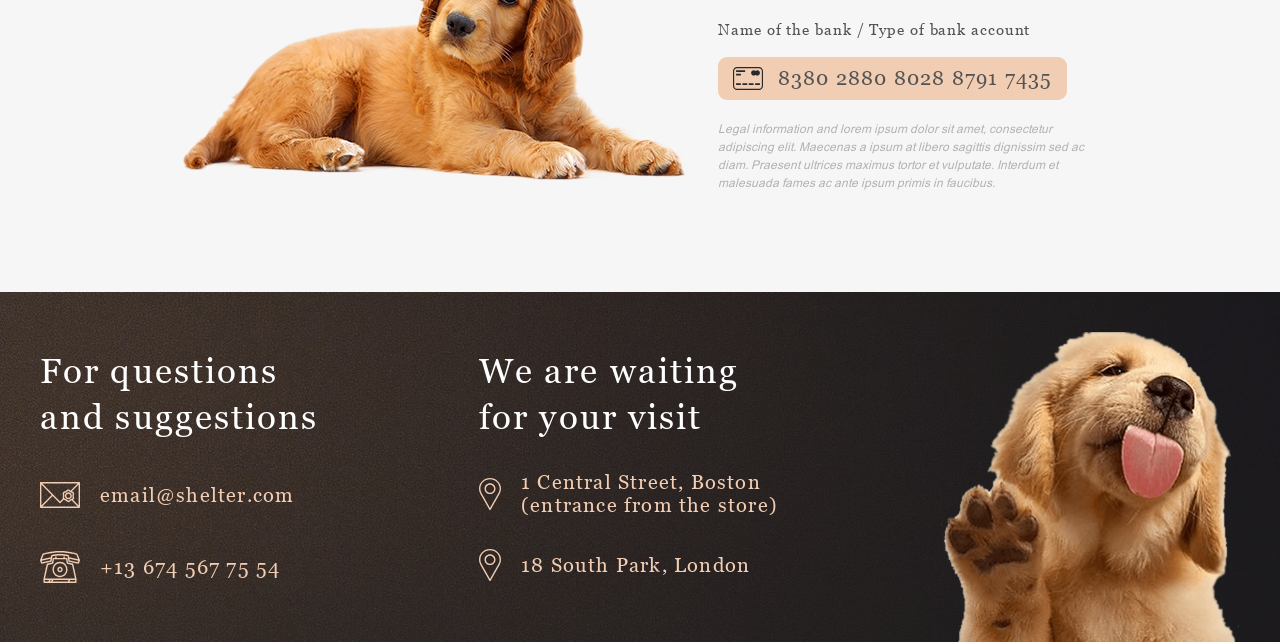
==== commit c2fa7ea0: "feat: add css slider page main" ====
--- a/shelter/pages/main/index.html
+++ b/shelter/pages/main/index.html
@@ -108,39 +108,109 @@
             <img src="../../assets/icons/Arrow-left.svg" alt="arrow">
           </div>
           <div class="cards-items">
-            <div class="cards-items__item-element">
-              <img src="../../assets/images/pets-katrine.png" class="cards-items__animals" alt="katrine">
-              <div class="cards-items__background">
-                <p class="cards-items__pets-name">Katrine</p>
-                <div class="cards-items__btn-padding">
-                  <button class="main-button main-button_lern-more">
-                    Learn more
-                  </button>
+            <div class="cards-items__container">
+              <!--HIDDEN CARDS FOR SLIDER -- START -- -->
+              <div class="cards-items__cards-set" id="cards-items__left">
+                <div class="cards-items__item-element sophia">
+                  <img src="../../assets/images/sophia.png" class="cards-items__animals" alt="sophia">
+                  <div class="cards-items__background">
+                    <p class="cards-items__pets-name">Sophia</p>
+                    <div class="cards-items__btn-padding">
+                      <button class="main-button main-button_lern-more">
+                        Learn more
+                      </button>
+                    </div>
+                  </div>
+                </div>
+                <div class="cards-items__item-element timmy">
+                  <img src="../../assets/images/timmy.png" class="cards-items__animals" alt="timmy">
+                  <div class="cards-items__background">
+                    <p class="cards-items__pets-name">Timmy</p>
+                    <div class="cards-items__btn-padding">
+                      <button class="main-button main-button_lern-more">
+                        Learn more
+                      </button>
+                    </div>
+                  </div>
+                </div>
+                <div class="cards-items__item-element charly">
+                  <img src="../../assets/images/charly.png" class="cards-items__animals" alt="charly">
+                  <div class="cards-items__background">
+                    <p class="cards-items__pets-name">Charly</p>
+                    <div class="cards-items__btn-padding">
+                      <button class="main-button main-button_lern-more">
+                        Learn more
+                      </button>
+                    </div>
+                  </div>
                 </div>
               </div>
-            </div>
-            <div class="cards-items__item-element jennifer">
-              <img src="../../assets/images/jennifer.png" class="cards-items__animals" alt="jennifer">
-              <div class="cards-items__background">
-                <p class="cards-items__pets-name">Jennifer</p>
-                <div class="cards-items__btn-padding">
-                  <button class="main-button main-button_lern-more">
-                    Learn more
-                  </button>
+              <!--HIDDEN CARDS FOR SLIDER -- END -- -->
+              <!--VISIBLE CARDS FOR SLIDER -- START -- -->
+              <div class="cards-items__cards-set" id="cards-items__active">
+                <div class="cards-items__item-element katrine">
+                  <img src="../../assets/images/pets-katrine.png" class="cards-items__animals" alt="katrine">
+                  <div class="cards-items__background">
+                    <p class="cards-items__pets-name">Katrine</p>
+                    <div class="cards-items__btn-padding">
+                      <button class="main-button main-button_lern-more">
+                        Learn more
+                      </button>
+                    </div>
+                  </div>
+                </div>
+                <div class="cards-items__item-element jennifer">
+                  <img src="../../assets/images/jennifer.png" class="cards-items__animals" alt="jennifer">
+                  <div class="cards-items__background">
+                    <p class="cards-items__pets-name">Jennifer</p>
+                    <div class="cards-items__btn-padding">
+                      <button class="main-button main-button_lern-more">
+                        Learn more
+                      </button>
+                    </div>
+                  </div>
+                </div>
+                <div class="cards-items__item-element woody">
+                  <img src="../../assets/images/woody.png" class="cards-items__animals" alt="woody">
+                  <div class="cards-items__background">
+                    <p class="cards-items__pets-name">Woody</p>
+                    <div class="cards-items__btn-padding">
+                      <button class="main-button main-button_lern-more">
+                        Learn more
+                      </button>
+                    </div>
+                  </div>
                 </div>
               </div>
-            </div>
-            <div class="cards-items__item-element woody">
-              <img src="../../assets/images/woody.png" class="cards-items__animals" alt="woody">
-              <div class="cards-items__background">
-                <p class="cards-items__pets-name">Woody</p>
-                <div class="cards-items__btn-padding">
-                  <button class="main-button main-button_lern-more">
-                    Learn more
-                  </button>
+              <!--VISIBLE CARDS FOR SLIDER -- END -- -->
+              <!--HIDDEN CARDS FOR SLIDER -- START -- -->
+              <div class="cards-items__cards-set" id="cards-items__right">
+                <div class="cards-items__item-element scarlett">
+                  <img src="../../assets/images/scarlett.png" class="cards-items__animals" alt="scarlett">
+                  <div class="cards-items__background">
+                    <p class="cards-items__pets-name">Scarlett</p>
+                    <div class="cards-items__btn-padding">
+                      <button class="main-button main-button_lern-more">
+                        Learn more
+                      </button>
+                    </div>
+                  </div>
+                </div>
+                <div class="cards-items__item-element freddie">
+                  <img src="../../assets/images/freddie.png" class="cards-items__animals" alt="freddie">
+                  <div class="cards-items__background">
+                    <p class="cards-items__pets-name">Freddie</p>
+                    <div class="cards-items__btn-padding">
+                      <button class="main-button main-button_lern-more">
+                        Learn more
+                      </button>
+                    </div>
+                  </div>
                 </div>
               </div>
-            </div>
+              <!--HIDDEN CARDS FOR SLIDER -- END -- -->
+            </div>
+
           </div>
           <div class="btn-aside btn-aside__right friends__btn-aside-padding">
             <img src="../../assets/icons/Arrow-right.svg" alt="arrow">
@@ -278,6 +348,34 @@
     </div>
   </footer>
   <div class="hidden"></div>
+  <div class="popup-wrap"></div>
+  <div class="popup">
+    <div class=" popup__wrap">
+      <div class="popup__container">
+        <button href="" class="popup__close">x</button>
+        <div class="popup__content" onclick="event.stopPropagation()">
+          <div class="popup__img">
+            <img src="../../assets/images/jennifer.png" alt="jennifer" class="popup__img-pet">
+          </div>
+          <div class="popup__info-container popup__info-container-padding">
+            <h2 class="popup__title">Jennifer</h2>
+            <p class="popup__pet-discribe popup__pet">Dog - Labrador</p>
+            <p class="popup__discribe popup__about-pet">Jennifer is a sweet 2 months old
+              Labrador that is
+              patiently waiting to find a
+              new forever home. This girl really enjoys being able to go outside to run and play, but won't hesitate to
+              play up a storm in the house if she has all of her favorite toys.</p>
+            <ul class="popup__list">
+              <li class="popup__pet-info"><span class="popup__bold-txt popup__pet-age">Age</span>: 2 months</li>
+              <li class="popup__pet-info"><span class="popup__bold-txt">Inoculations</span>: none</li>
+              <li class="popup__pet-info"><span class="popup__bold-txt">Diseases</span>: none</li>
+              <li class="popup__pet-info"><span class="popup__bold-txt">Parasites</span>: none</li>
+            </ul>
+          </div>
+        </div>
+      </div>
+    </div>
+  </div>
   <script src="index.js"></script>
 </body>
 
--- a/shelter/pages/main/style.css
+++ b/shelter/pages/main/style.css
@@ -24,6 +24,10 @@
   overflow-x: hidden;
 }
 
+.body__active {
+  overflow: hidden;
+}
+
 body {
   overflow: scroll;
   overflow-x: hidden;
@@ -121,12 +125,6 @@
 
 .hamburger {
   display: none;
-}
-
-@media (max-width: 767px) {
-  .hamburger-wrap {
-    display: none;
-  }
 }
 
 @media (min-width: 992px) {
@@ -604,11 +602,8 @@
 }
 
 .cards-items {
-  width: 82.5%;
-  display: flex;
-  flex-direction: row;
-  justify-content: space-between;
-  flex-wrap: wrap;
+  width: 991px;
+  overflow: hidden;
 }
 @media (max-width: 767px) {
   .cards-items {
@@ -617,8 +612,23 @@
     width: calc(100% + -320 * (100vw - 320px) / 447);
   }
 }
+.cards-items__container {
+  width: 100%;
+  display: flex;
+  position: relative;
+  left: -991px;
+}
+.cards-items__cards-set {
+  display: flex;
+  column-gap: 90px;
+}
 .cards-items__item-element {
-  width: 27.3%;
+  width: 270px;
+  display: flex;
+  flex-direction: column;
+  justify-content: center;
+  align-items: center;
+  cursor: pointer;
   transition: 0.4s;
   border-radius: 9px;
   cursor: pointer;
@@ -1101,6 +1111,7 @@
     width: 30px;
     height: 22px;
     cursor: pointer;
+    transition: 0.5s;
   }
   .hamburger::before {
     content: "";
@@ -1109,7 +1120,6 @@
     position: absolute;
     height: 10%;
     width: 100%;
-    transition: 0.4s;
     background-color: #f1cdb3;
   }
   .hamburger::after {
@@ -1119,39 +1129,47 @@
     position: absolute;
     height: 10%;
     width: 100%;
-    transition: 0.4s;
     background-color: #f1cdb3;
+  }
+  .hamburger__active {
+    transform: rotate(90deg);
   }
   .hamburger__line {
     left: 0;
     position: absolute;
     height: 10%;
     width: 100%;
-    transition: 0.4s;
     background-color: #f1cdb3;
     top: 50%;
-    transform: scale(1) translate(0px, -50%);
   }
   .hamburger-wrap {
-    display: block;
+    visibility: hidden;
     position: fixed;
     top: 0;
     left: 0;
     width: 100%;
     height: 100%;
     background: rgba(41, 41, 41, 0.6);
-    transition: right 4s;
+  }
+  .hamburger-wrap__active {
+    visibility: visible;
+    transition: 0.1s;
+    z-index: 4;
   }
   .navigation {
     display: block;
     position: fixed;
+    z-index: 4;
     top: 0;
-    right: 0;
+    right: -100%;
     width: 32rem;
     height: 100vh;
     padding: 3rem 0rem;
     background: #292929;
-    transition: right 4s;
+    transition: right 1s;
+  }
+  .navigation__active {
+    right: 0;
   }
   .navigation__list {
     display: flex;
@@ -1167,10 +1185,262 @@
     font-weight: 400;
     font-size: 3.2rem;
     line-height: 160%;
+    color: #cdcdcd;
+  }
+  .list-item_active {
+    color: #fafafa;
   }
   .list-item_active::after {
     width: 24.4rem;
   }
 }
+.popup-wrap {
+  position: fixed;
+  top: 0;
+  left: 0;
+  width: 100%;
+  height: 100%;
+  background-color: rgba(41, 41, 41, 0.6);
+  opacity: 0;
+  visibility: hidden;
+  transition: 0.5s;
+}
+.popup-wrap__active {
+  opacity: 1;
+  visibility: visible;
+  transition: 0.5s;
+}
+
+@media (min-width: 0px) {
+  .popup {
+    position: fixed;
+    width: 100%;
+    height: 100%;
+    top: 0;
+    left: 0;
+    opacity: 0;
+    visibility: hidden;
+    transition: 0.5s;
+  }
+}
+.popup__active {
+  opacity: 1;
+  visibility: visible;
+  transition: 0.5s;
+}
+@media (min-width: 0px) {
+  .popup__wrap {
+    height: 100vh;
+    width: 100%;
+    display: flex;
+    align-items: center;
+    justify-content: center;
+  }
+}
+@media (min-width: 0px) {
+  .popup__container {
+    width: 900px;
+    position: relative;
+    background-color: transparent;
+  }
+}
+@media (max-width: 992px) {
+  .popup__container {
+    min-width: 630px;
+    padding: 0 6.9rem;
+  }
+}
+@media (max-width: 767px) {
+  .popup__container {
+    min-width: 240px;
+    padding: 0px 3.9rem;
+  }
+}
+@media (min-width: 0px) {
+  .popup__close {
+    position: absolute;
+    display: flex;
+    align-items: center;
+    justify-content: center;
+    box-sizing: border-box;
+    width: 52px;
+    height: 52px;
+    left: 893px;
+    top: -53px;
+    background: transparent;
+    border: 2px solid #f1cdb3;
+    border-radius: 100px;
+    transition: 0.4s;
+  }
+  .popup__close:hover {
+    background: #fddcc4;
+    transition: 0.4s;
+  }
+}
+@media (max-width: 992px) {
+  .popup__close {
+    left: 690px;
+  }
+}
+@media (max-width: 767px) {
+  .popup__close {
+    left: 260px;
+  }
+}
+@media (min-width: 0px) {
+  .popup__content {
+    width: 900px;
+    display: flex;
+    flex-direction: row;
+    align-items: flex-start;
+    column-gap: 3.3rem;
+    border-radius: 9px;
+    background: #fafafa;
+  }
+}
+@media (max-width: 992px) {
+  .popup__content {
+    width: 630px;
+    column-gap: 1.3rem;
+  }
+}
+@media (max-width: 767px) {
+  .popup__content {
+    width: 240px;
+    margin: auto;
+    padding: 0 1rem;
+    box-sizing: border-box;
+  }
+}
+@media (min-width: 0px) {
+  .popup__img {
+    min-width: 55%;
+  }
+}
+@media (max-width: 767px) {
+  .popup__img {
+    display: none;
+  }
+}
+@media (min-width: 0px) {
+  .popup__img-pet {
+    width: 100%;
+  }
+}
+.popup__img-pet__active {
+  border-radius: 100px;
+}
+@media (min-width: 0px) {
+  .popup__info-container {
+    width: 39%;
+    display: flex;
+    flex-direction: column;
+    align-items: baseline;
+    row-gap: 1rem;
+  }
+}
+@media (max-width: 992px) {
+  .popup__info-container {
+    width: 42%;
+  }
+}
+@media (max-width: 767px) {
+  .popup__info-container {
+    width: 100%;
+    align-items: center;
+  }
+}
+@media (min-width: 0px) {
+  .popup__info-container-padding {
+    padding-top: 5rem;
+  }
+}
+@media (max-width: 992px) {
+  .popup__info-container-padding {
+    padding-top: 1rem;
+    padding-right: 0rem;
+    font-size: 1.3rem;
+  }
+}
+@media (max-width: 767px) {
+  .popup__info-container-padding {
+    padding-top: 1rem;
+    padding-right: 0rem;
+    font-size: 1.3rem;
+  }
+}
+.popup__title {
+  font-family: "Georgia";
+  font-style: normal;
+  font-weight: 400;
+  font-size: 3.5rem;
+  line-height: 130%;
+  letter-spacing: 0;
+  color: #000000;
+  letter-spacing: 0.2rem;
+}
+.popup__pet-discribe {
+  font-family: "Georgia";
+  font-style: normal;
+  font-weight: 400;
+  font-size: 2rem;
+  line-height: 115%;
+  letter-spacing: 0.06em;
+  text-align: center;
+  color: #000000;
+}
+.popup__discribe {
+  font-family: "Georgia";
+  font-style: normal;
+  font-weight: 400;
+  font-size: 1.5rem;
+  line-height: 110%;
+  letter-spacing: 0.06em;
+  color: #000000;
+  padding-top: 3rem;
+}
+@media (max-width: 992px) {
+  .popup__discribe {
+    padding-top: 1rem;
+    font-size: 1.3rem;
+  }
+}
+@media (min-width: 0px) {
+  .popup__list {
+    padding-left: 1.5rem;
+    padding-top: 3rem;
+    display: flex;
+    flex-direction: column;
+    row-gap: 1.3rem;
+    list-style: disc;
+  }
+}
+@media (max-width: 992px) {
+  .popup__list {
+    padding-top: 1rem;
+    row-gap: 0.5rem;
+  }
+}
+@media (max-width: 767px) {
+  .popup__list {
+    padding-left: 1.5rem;
+    padding-bottom: 1rem;
+    padding-top: 1.8rem;
+    align-self: flex-start;
+  }
+}
+.popup__pet-info {
+  font-family: "Georgia";
+  font-style: normal;
+  font-weight: 400;
+  font-size: 1.5rem;
+  line-height: 110%;
+  letter-spacing: 0.06em;
+  color: #000000;
+  letter-spacing: 0.1em;
+}
+.popup__pet-info::marker {
+  color: #fddcc4;
+}
 
 /*# sourceMappingURL=style.css.map */
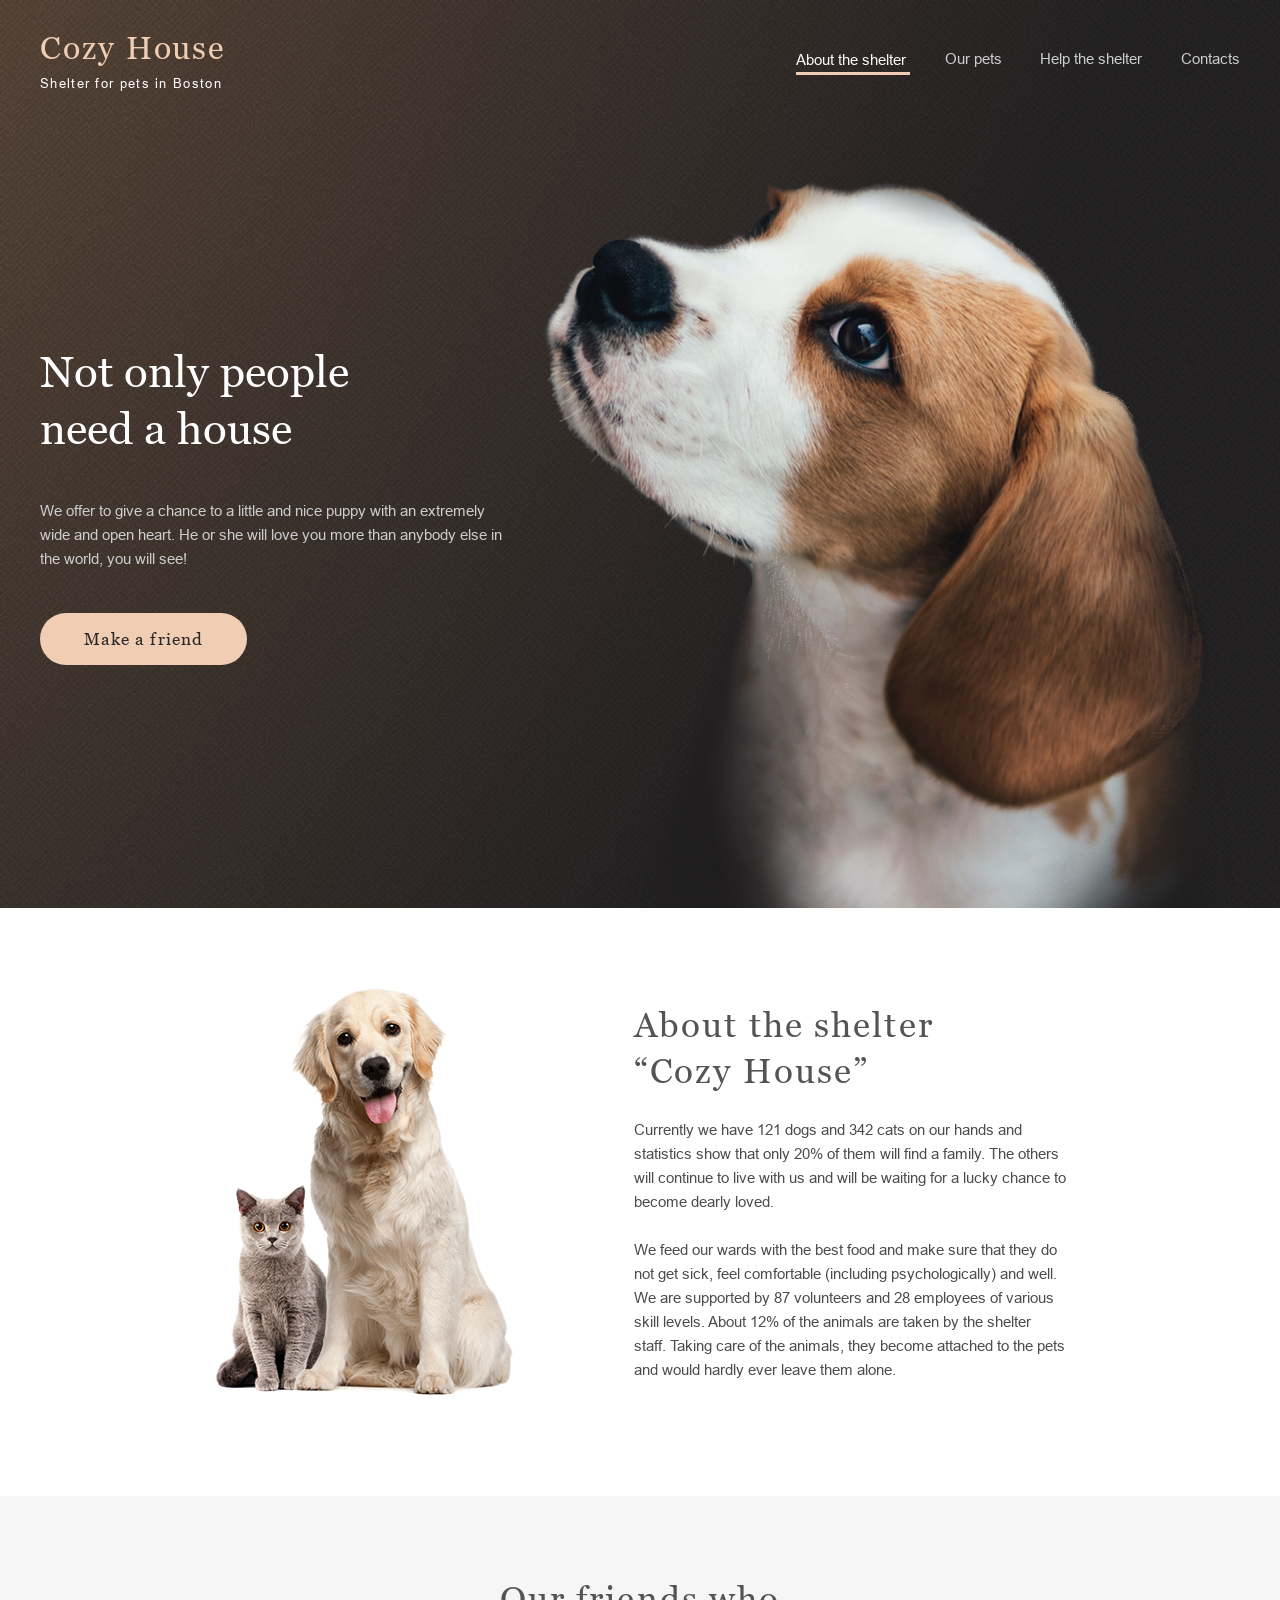
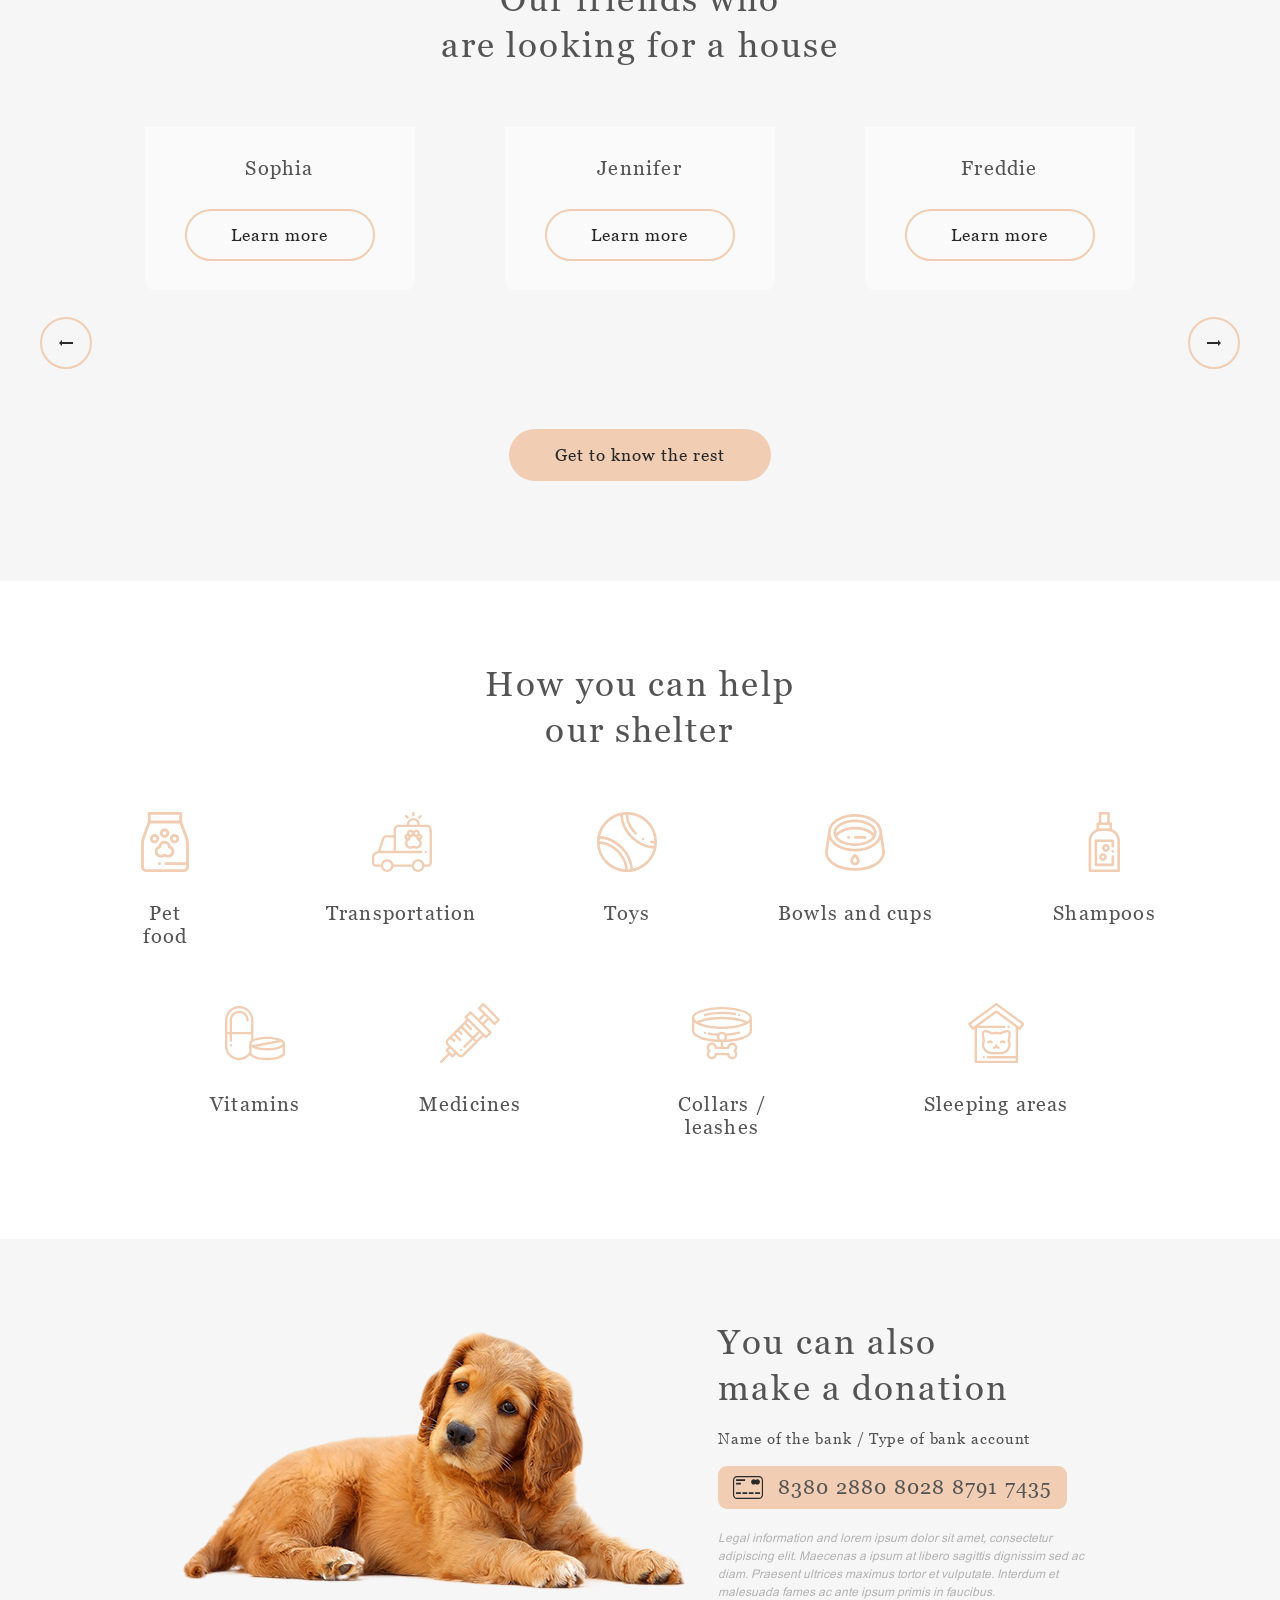
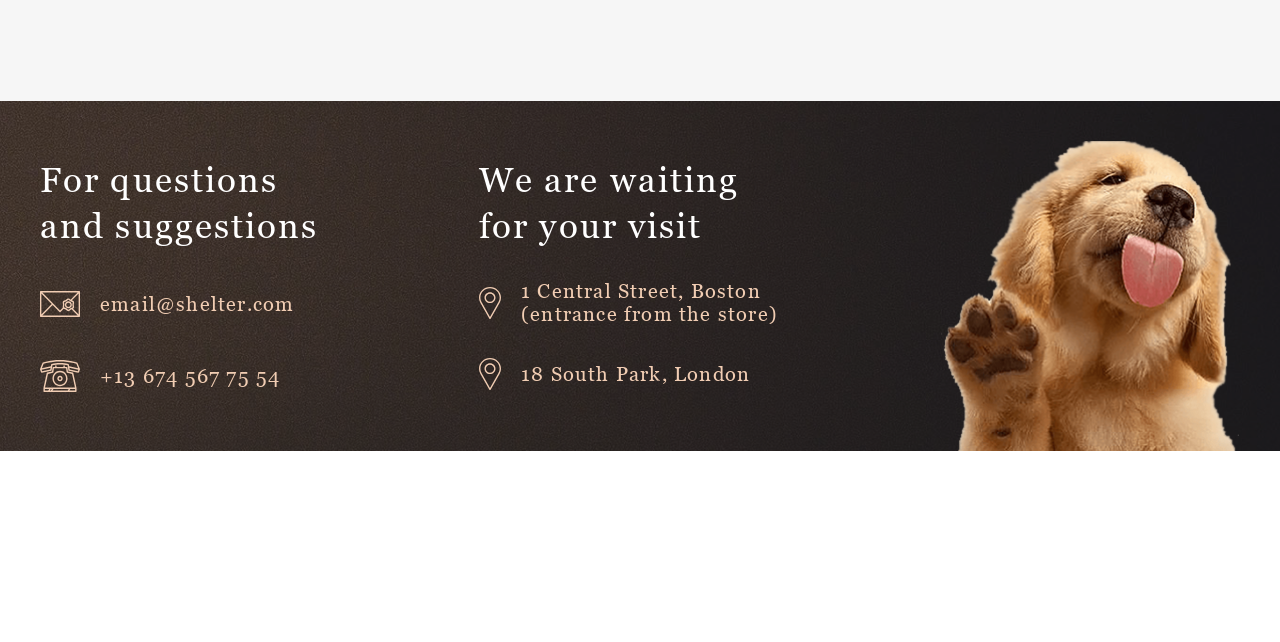
==== commit 68d34408: "feat: add slider" ====
--- a/shelter/pages/main/index.html
+++ b/shelter/pages/main/index.html
@@ -104,15 +104,16 @@
           are looking for a house
         </h2>
         <div class="friends-items friends__friends-items-padding">
-          <div class="btn-aside btn-aside__left friends__btn-aside-padding">
+          <div class="btn-aside btn-aside__left friends__btn-aside-padding left-btn">
             <img src="../../assets/icons/Arrow-left.svg" alt="arrow">
           </div>
           <div class="cards-items">
-            <div class="cards-items__container">
+            <div class="cards-items__container carousel">
               <!--HIDDEN CARDS FOR SLIDER -- START -- -->
-              <div class="cards-items__cards-set" id="cards-items__left">
-                <div class="cards-items__item-element sophia">
-                  <img src="../../assets/images/sophia.png" class="cards-items__animals" alt="sophia">
+              <div class="cards-items__cards-set">
+                <!-- <div class="cards-items__item-element sophia"> -->
+                <!-- <div class="img"></div> -->
+                <!-- <img src="../../assets/images/sophia.png" class="cards-items__animals" alt="sophia">
                   <div class="cards-items__background">
                     <p class="cards-items__pets-name">Sophia</p>
                     <div class="cards-items__btn-padding">
@@ -143,76 +144,76 @@
                       </button>
                     </div>
                   </div>
-                </div>
+                </div> -->
+
+                <!--HIDDEN CARDS FOR SLIDER -- END -- -->
+                <!--VISIBLE CARDS FOR SLIDER -- START -- -->
+
+                <!-- <div class="cards-items__item-element katrine">
+                  <img src="../../assets/images/pets-katrine.png" class="cards-items__animals" alt="katrine">
+                  <div class="cards-items__background">
+                    <p class="cards-items__pets-name">Katrine</p>
+                    <div class="cards-items__btn-padding">
+                      <button class="main-button main-button_lern-more">
+                        Learn more
+                      </button>
+                    </div>
+                  </div>
+                </div>
+                <div class="cards-items__item-element jennifer">
+                  <img src="../../assets/images/jennifer.png" class="cards-items__animals" alt="jennifer">
+                  <div class="cards-items__background">
+                    <p class="cards-items__pets-name">Jennifer</p>
+                    <div class="cards-items__btn-padding">
+                      <button class="main-button main-button_lern-more">
+                        Learn more
+                      </button>
+                    </div>
+                  </div>
+                </div>
+                <div class="cards-items__item-element woody">
+                  <img src="../../assets/images/woody.png" class="cards-items__animals" alt="woody">
+                  <div class="cards-items__background">
+                    <p class="cards-items__pets-name">Woody</p>
+                    <div class="cards-items__btn-padding">
+                      <button class="main-button main-button_lern-more">
+                        Learn more
+                      </button>
+                    </div>
+                  </div>
+                </div> -->
+
+                <!--VISIBLE CARDS FOR SLIDER -- END -- -->
+                <!--HIDDEN CARDS FOR SLIDER -- START -- -->
+                <!-- 
+                <div class="cards-items__item-element scarlett">
+                  <img src="../../assets/images/scarlett.png" class="cards-items__animals" alt="scarlett">
+                  <div class="cards-items__background">
+                    <p class="cards-items__pets-name">Scarlett</p>
+                    <div class="cards-items__btn-padding">
+                      <button class="main-button main-button_lern-more">
+                        Learn more
+                      </button>
+                    </div>
+                  </div>
+                </div>
+                <div class="cards-items__item-element freddie">
+                  <img src="../../assets/images/freddie.png" class="cards-items__animals" alt="freddie">
+                  <div class="cards-items__background">
+                    <p class="cards-items__pets-name">Freddie</p>
+                    <div class="cards-items__btn-padding">
+                      <button class="main-button main-button_lern-more">
+                        Learn more
+                      </button>
+                    </div>
+                  </div>
+                </div> -->
               </div>
               <!--HIDDEN CARDS FOR SLIDER -- END -- -->
-              <!--VISIBLE CARDS FOR SLIDER -- START -- -->
-              <div class="cards-items__cards-set" id="cards-items__active">
-                <div class="cards-items__item-element katrine">
-                  <img src="../../assets/images/pets-katrine.png" class="cards-items__animals" alt="katrine">
-                  <div class="cards-items__background">
-                    <p class="cards-items__pets-name">Katrine</p>
-                    <div class="cards-items__btn-padding">
-                      <button class="main-button main-button_lern-more">
-                        Learn more
-                      </button>
-                    </div>
-                  </div>
-                </div>
-                <div class="cards-items__item-element jennifer">
-                  <img src="../../assets/images/jennifer.png" class="cards-items__animals" alt="jennifer">
-                  <div class="cards-items__background">
-                    <p class="cards-items__pets-name">Jennifer</p>
-                    <div class="cards-items__btn-padding">
-                      <button class="main-button main-button_lern-more">
-                        Learn more
-                      </button>
-                    </div>
-                  </div>
-                </div>
-                <div class="cards-items__item-element woody">
-                  <img src="../../assets/images/woody.png" class="cards-items__animals" alt="woody">
-                  <div class="cards-items__background">
-                    <p class="cards-items__pets-name">Woody</p>
-                    <div class="cards-items__btn-padding">
-                      <button class="main-button main-button_lern-more">
-                        Learn more
-                      </button>
-                    </div>
-                  </div>
-                </div>
-              </div>
-              <!--VISIBLE CARDS FOR SLIDER -- END -- -->
-              <!--HIDDEN CARDS FOR SLIDER -- START -- -->
-              <div class="cards-items__cards-set" id="cards-items__right">
-                <div class="cards-items__item-element scarlett">
-                  <img src="../../assets/images/scarlett.png" class="cards-items__animals" alt="scarlett">
-                  <div class="cards-items__background">
-                    <p class="cards-items__pets-name">Scarlett</p>
-                    <div class="cards-items__btn-padding">
-                      <button class="main-button main-button_lern-more">
-                        Learn more
-                      </button>
-                    </div>
-                  </div>
-                </div>
-                <div class="cards-items__item-element freddie">
-                  <img src="../../assets/images/freddie.png" class="cards-items__animals" alt="freddie">
-                  <div class="cards-items__background">
-                    <p class="cards-items__pets-name">Freddie</p>
-                    <div class="cards-items__btn-padding">
-                      <button class="main-button main-button_lern-more">
-                        Learn more
-                      </button>
-                    </div>
-                  </div>
-                </div>
-              </div>
-              <!--HIDDEN CARDS FOR SLIDER -- END -- -->
-            </div>
-
-          </div>
-          <div class="btn-aside btn-aside__right friends__btn-aside-padding">
+            </div>
+
+          </div>
+          <div class="btn-aside btn-aside__right friends__btn-aside-padding right-btn">
             <img src="../../assets/icons/Arrow-right.svg" alt="arrow">
           </div>
         </div>
--- a/shelter/pages/main/style.css
+++ b/shelter/pages/main/style.css
@@ -577,14 +577,14 @@
 @media (max-width: 767px) {
   .btn-aside__left {
     position: absolute;
-    top: calc(30.8rem + 110 * (100vw - 320px) / 448);
+    top: calc(30.8rem + 0 * (100vw - 320px) / 448);
     left: calc(5.8rem + 200 * (100vw - 320px) / 448);
   }
 }
 @media (max-width: 767px) {
   .btn-aside__right {
     position: absolute;
-    top: calc(30.8rem + 110 * (100vw - 320px) / 448);
+    top: calc(30.8rem + 0 * (100vw - 320px) / 448);
     left: calc(19rem + 240 * (100vw - 320px) / 448);
   }
 }
@@ -599,11 +599,42 @@
   .jennifer {
     display: none;
   }
+}
+
+@keyframes to-right {
+  from {
+    left: -991px;
+  }
+  to {
+    left: -1982px;
+  }
+}
+.slide-right {
+  animation-name: to-right;
+  animation-duration: 2s;
+}
+
+@keyframes to-left {
+  from {
+    left: -991px;
+  }
+  to {
+    left: 0px;
+  }
+}
+.slide-left {
+  animation-name: to-left;
+  animation-duration: 2s;
 }
 
 .cards-items {
   width: 991px;
   overflow: hidden;
+}
+@media (max-width: 992px) {
+  .cards-items {
+    width: 604px;
+  }
 }
 @media (max-width: 767px) {
   .cards-items {
@@ -616,11 +647,21 @@
   width: 100%;
   display: flex;
   position: relative;
-  left: -991px;
+  transition: 1s;
+}
+@media (max-width: 992px) {
+  .cards-items__container {
+    left: 15px;
+  }
 }
 .cards-items__cards-set {
   display: flex;
   column-gap: 90px;
+}
+@media (max-width: 992px) {
+  .cards-items__cards-set {
+    column-gap: 40px;
+  }
 }
 .cards-items__item-element {
   width: 270px;
@@ -635,12 +676,12 @@
 }
 @media (max-width: 992px) {
   .cards-items__item-element {
-    width: 46.2%;
+    width: 270px;
   }
 }
 @media (max-width: 767px) {
   .cards-items__item-element {
-    width: 90%;
+    width: 270px;
   }
 }
 .cards-items__item-element:hover {
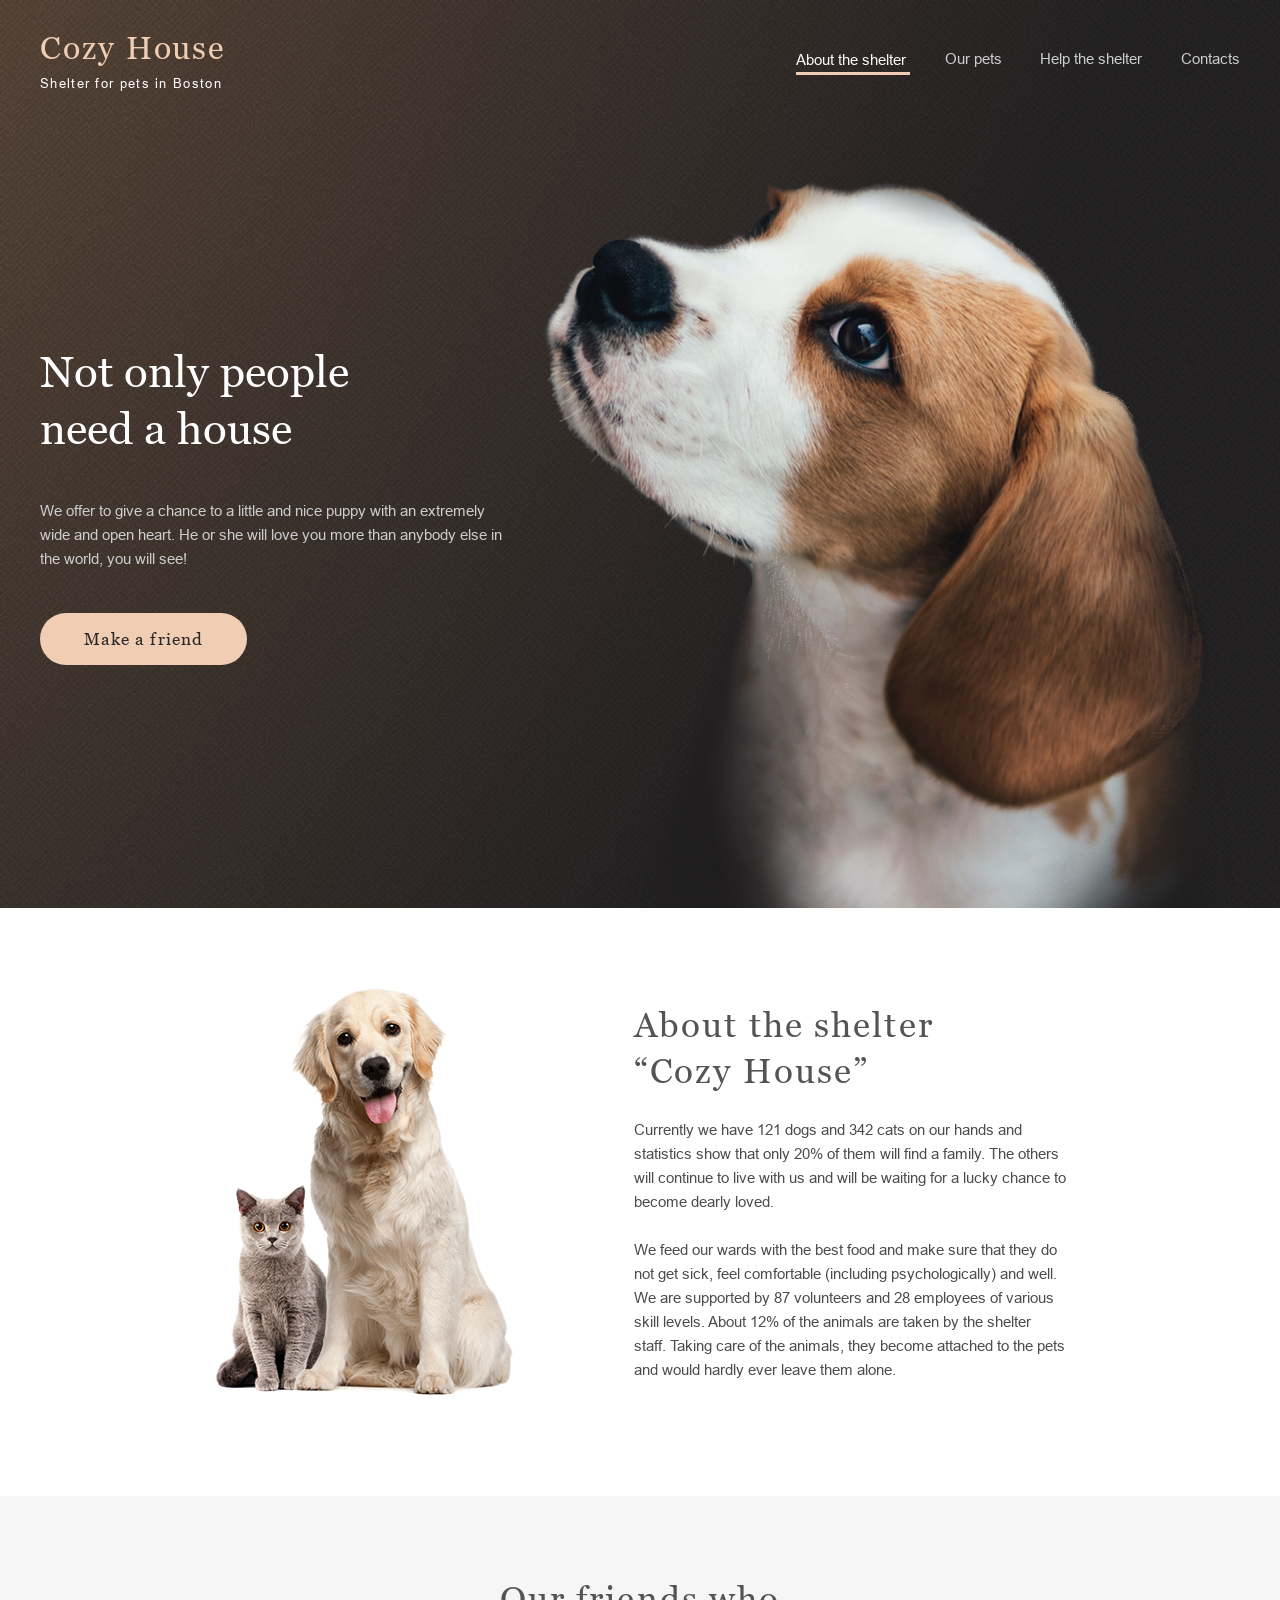
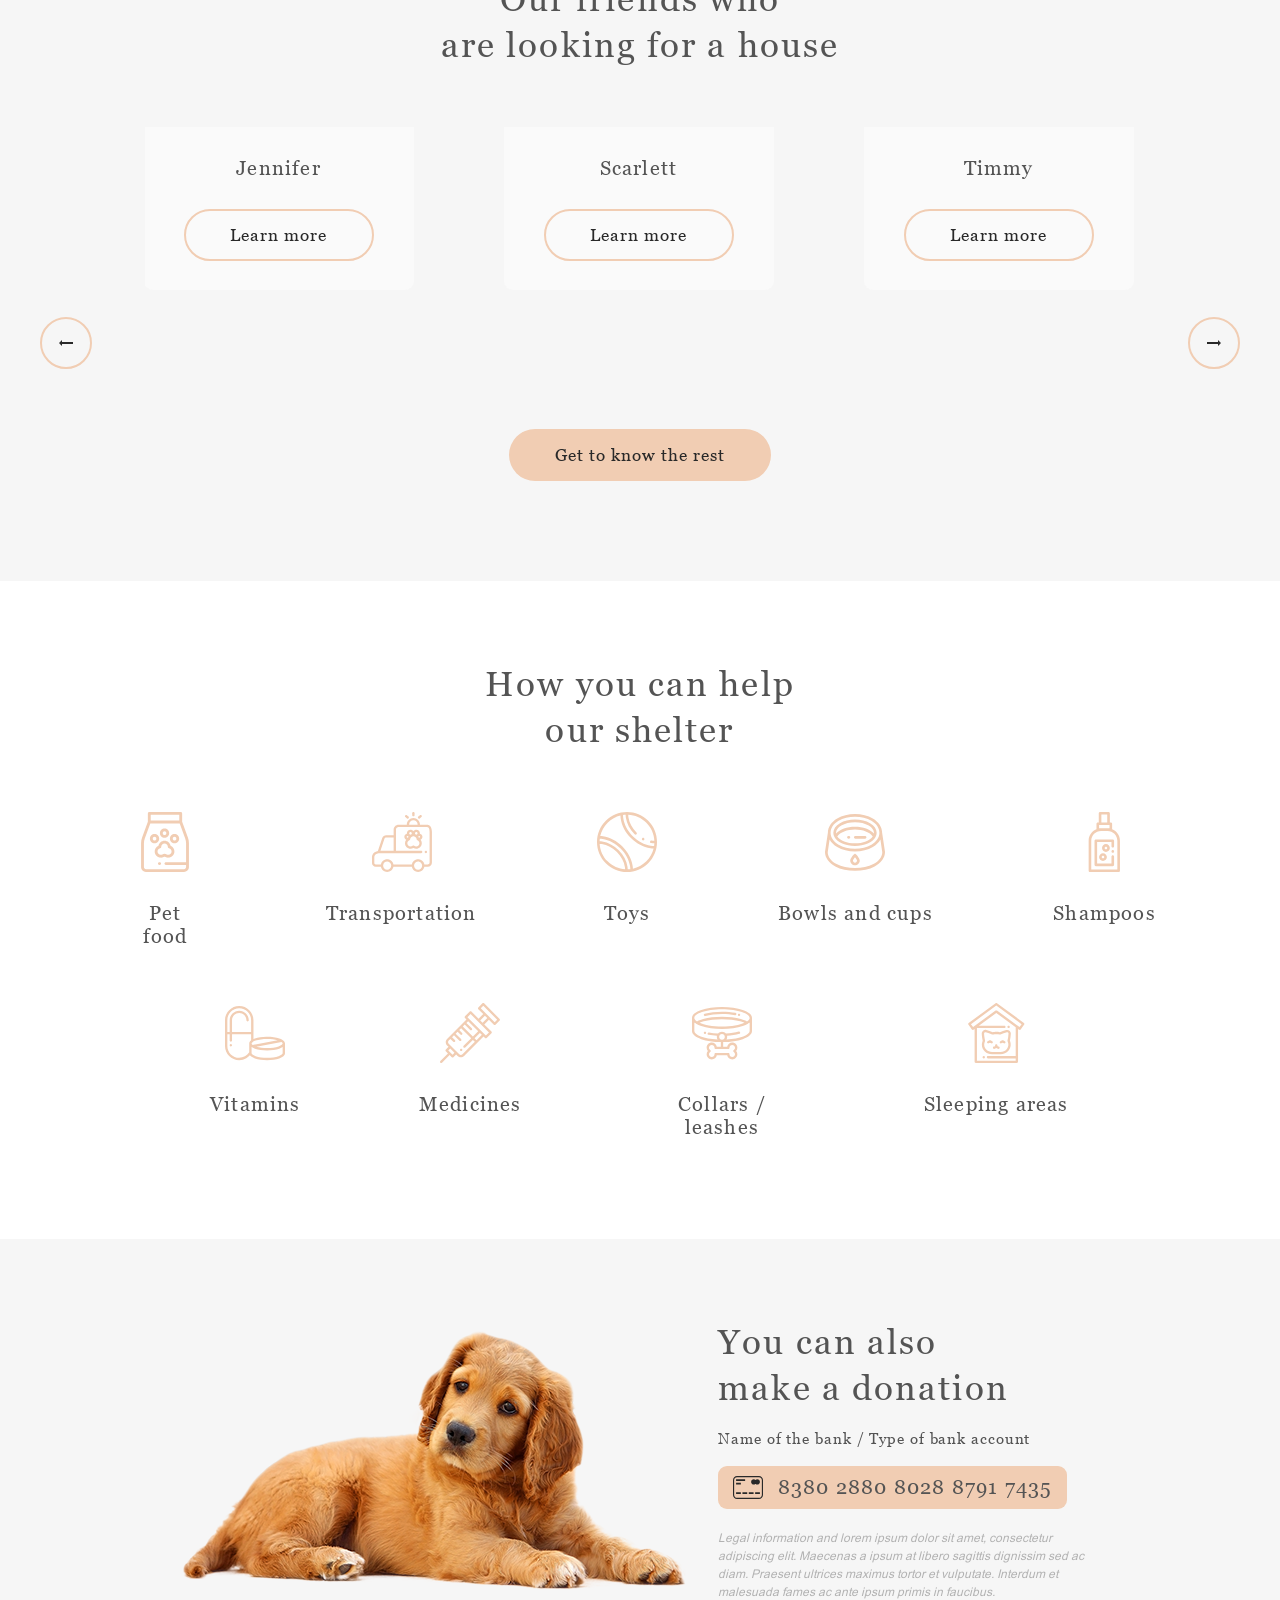
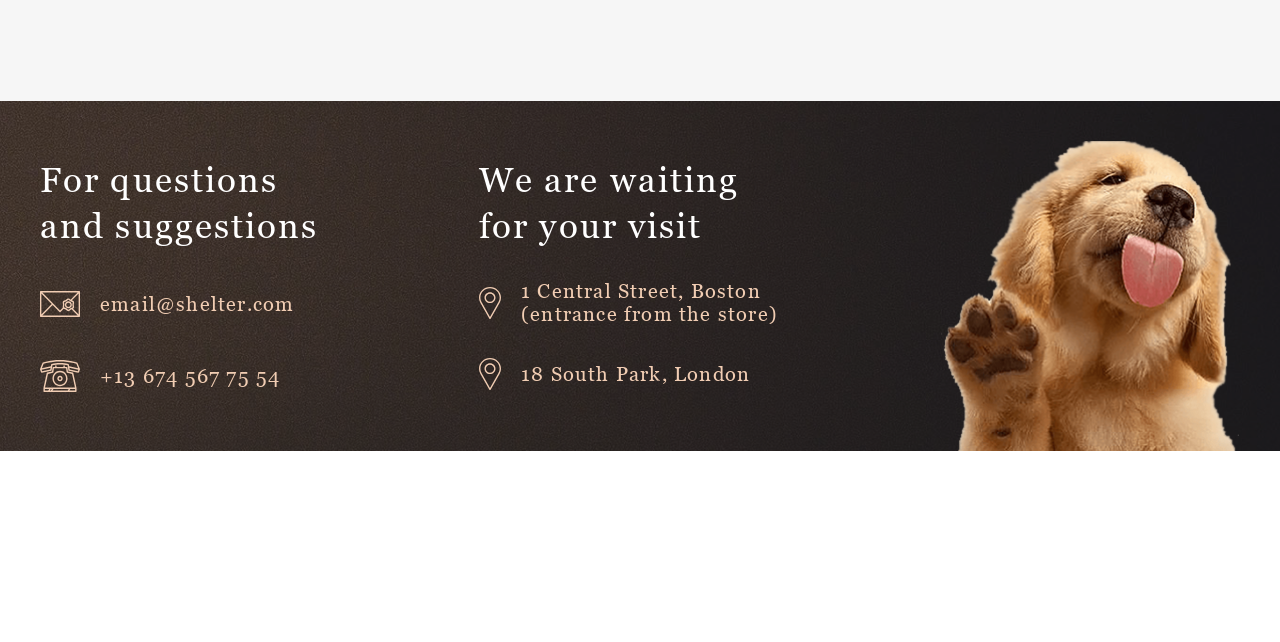
==== commit 3ea1e309: "feat: finish task" ====
--- a/shelter/pages/main/index.html
+++ b/shelter/pages/main/index.html
@@ -110,108 +110,21 @@
           <div class="cards-items">
             <div class="cards-items__container carousel">
               <!--HIDDEN CARDS FOR SLIDER -- START -- -->
-              <div class="cards-items__cards-set">
-                <!-- <div class="cards-items__item-element sophia"> -->
-                <!-- <div class="img"></div> -->
-                <!-- <img src="../../assets/images/sophia.png" class="cards-items__animals" alt="sophia">
-                  <div class="cards-items__background">
-                    <p class="cards-items__pets-name">Sophia</p>
-                    <div class="cards-items__btn-padding">
-                      <button class="main-button main-button_lern-more">
-                        Learn more
-                      </button>
-                    </div>
-                  </div>
-                </div>
-                <div class="cards-items__item-element timmy">
-                  <img src="../../assets/images/timmy.png" class="cards-items__animals" alt="timmy">
-                  <div class="cards-items__background">
-                    <p class="cards-items__pets-name">Timmy</p>
-                    <div class="cards-items__btn-padding">
-                      <button class="main-button main-button_lern-more">
-                        Learn more
-                      </button>
-                    </div>
-                  </div>
-                </div>
-                <div class="cards-items__item-element charly">
-                  <img src="../../assets/images/charly.png" class="cards-items__animals" alt="charly">
-                  <div class="cards-items__background">
-                    <p class="cards-items__pets-name">Charly</p>
-                    <div class="cards-items__btn-padding">
-                      <button class="main-button main-button_lern-more">
-                        Learn more
-                      </button>
-                    </div>
-                  </div>
-                </div> -->
-
-                <!--HIDDEN CARDS FOR SLIDER -- END -- -->
-                <!--VISIBLE CARDS FOR SLIDER -- START -- -->
-
-                <!-- <div class="cards-items__item-element katrine">
-                  <img src="../../assets/images/pets-katrine.png" class="cards-items__animals" alt="katrine">
-                  <div class="cards-items__background">
-                    <p class="cards-items__pets-name">Katrine</p>
-                    <div class="cards-items__btn-padding">
-                      <button class="main-button main-button_lern-more">
-                        Learn more
-                      </button>
-                    </div>
-                  </div>
-                </div>
-                <div class="cards-items__item-element jennifer">
-                  <img src="../../assets/images/jennifer.png" class="cards-items__animals" alt="jennifer">
-                  <div class="cards-items__background">
-                    <p class="cards-items__pets-name">Jennifer</p>
-                    <div class="cards-items__btn-padding">
-                      <button class="main-button main-button_lern-more">
-                        Learn more
-                      </button>
-                    </div>
-                  </div>
-                </div>
-                <div class="cards-items__item-element woody">
-                  <img src="../../assets/images/woody.png" class="cards-items__animals" alt="woody">
-                  <div class="cards-items__background">
-                    <p class="cards-items__pets-name">Woody</p>
-                    <div class="cards-items__btn-padding">
-                      <button class="main-button main-button_lern-more">
-                        Learn more
-                      </button>
-                    </div>
-                  </div>
-                </div> -->
-
-                <!--VISIBLE CARDS FOR SLIDER -- END -- -->
-                <!--HIDDEN CARDS FOR SLIDER -- START -- -->
-                <!-- 
-                <div class="cards-items__item-element scarlett">
-                  <img src="../../assets/images/scarlett.png" class="cards-items__animals" alt="scarlett">
-                  <div class="cards-items__background">
-                    <p class="cards-items__pets-name">Scarlett</p>
-                    <div class="cards-items__btn-padding">
-                      <button class="main-button main-button_lern-more">
-                        Learn more
-                      </button>
-                    </div>
-                  </div>
-                </div>
-                <div class="cards-items__item-element freddie">
-                  <img src="../../assets/images/freddie.png" class="cards-items__animals" alt="freddie">
-                  <div class="cards-items__background">
-                    <p class="cards-items__pets-name">Freddie</p>
-                    <div class="cards-items__btn-padding">
-                      <button class="main-button main-button_lern-more">
-                        Learn more
-                      </button>
-                    </div>
-                  </div>
-                </div> -->
+              <div class="cards-items__cards-set left">
+
               </div>
               <!--HIDDEN CARDS FOR SLIDER -- END -- -->
-            </div>
-
+              <!--VISIBLE CARDS FOR SLIDER -- START -- -->
+              <div class="cards-items__cards-set center">
+
+              </div>
+              <!--VISIBLE CARDS FOR SLIDER -- END -- -->
+              <!--HIDDEN CARDS FOR SLIDER -- START -- -->
+              <div class="cards-items__cards-set right">
+
+              </div>
+              <!--HIDDEN CARDS FOR SLIDER -- END -- -->
+            </div>
           </div>
           <div class="btn-aside btn-aside__right friends__btn-aside-padding right-btn">
             <img src="../../assets/icons/Arrow-right.svg" alt="arrow">
--- a/shelter/pages/main/style.css
+++ b/shelter/pages/main/style.css
@@ -609,19 +609,55 @@
     left: -1982px;
   }
 }
+@keyframes to-left {
+  from {
+    left: -991px;
+  }
+  to {
+    left: 0px;
+  }
+}
+@media (max-width: 992px) {
+  @keyframes to-right {
+    from {
+      left: -585px;
+    }
+    to {
+      left: -1170px;
+    }
+  }
+  @keyframes to-left {
+    from {
+      left: -585px;
+    }
+    to {
+      left: 55px;
+    }
+  }
+}
+@media (max-width: 767px) {
+  @keyframes to-right {
+    from {
+      left: -275px;
+    }
+    to {
+      left: -550px;
+    }
+  }
+  @keyframes to-left {
+    from {
+      left: -320px;
+    }
+    to {
+      left: 0px;
+    }
+  }
+}
 .slide-right {
   animation-name: to-right;
   animation-duration: 2s;
 }
 
-@keyframes to-left {
-  from {
-    left: -991px;
-  }
-  to {
-    left: 0px;
-  }
-}
 .slide-left {
   animation-name: to-left;
   animation-duration: 2s;
@@ -647,11 +683,18 @@
   width: 100%;
   display: flex;
   position: relative;
+  left: -991px;
   transition: 1s;
 }
 @media (max-width: 992px) {
   .cards-items__container {
-    left: 15px;
+    left: -585px;
+    column-gap: 25px;
+  }
+}
+@media (max-width: 767px) {
+  .cards-items__container {
+    left: -275px;
   }
 }
 .cards-items__cards-set {
